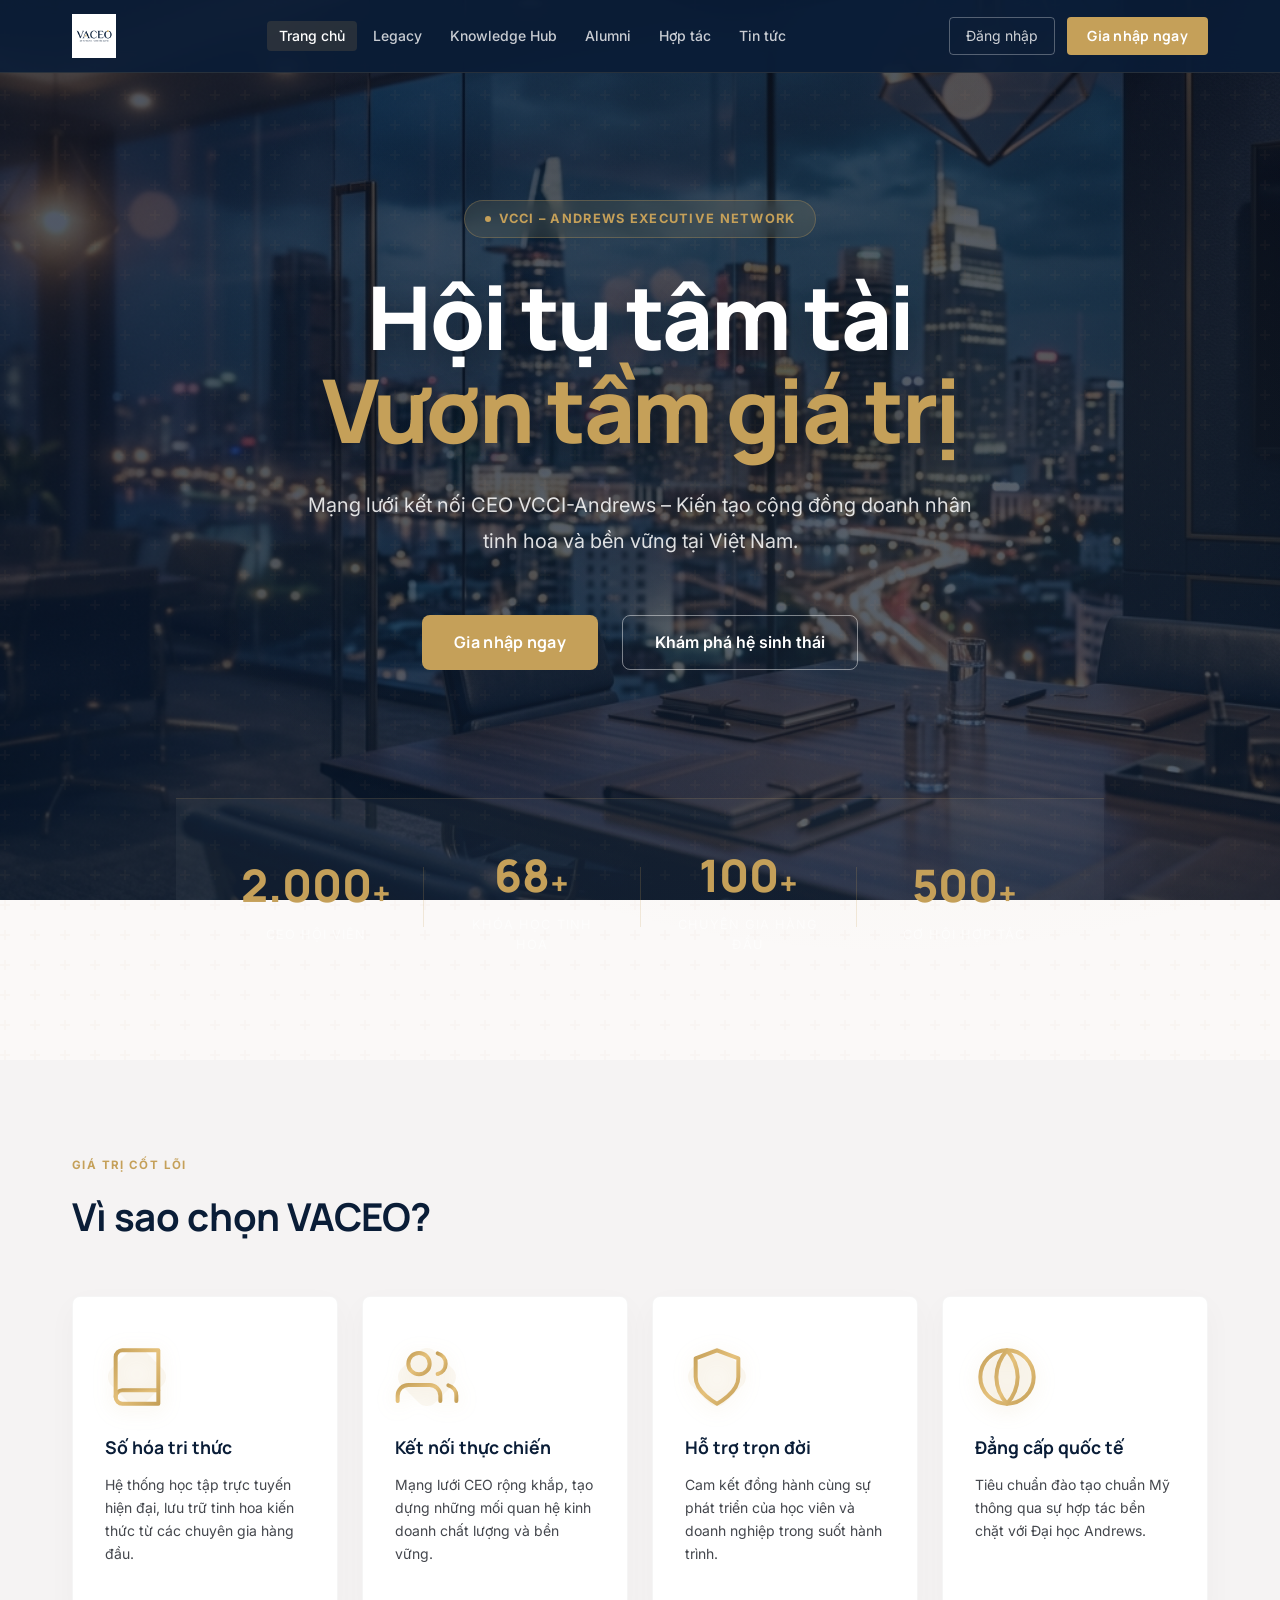
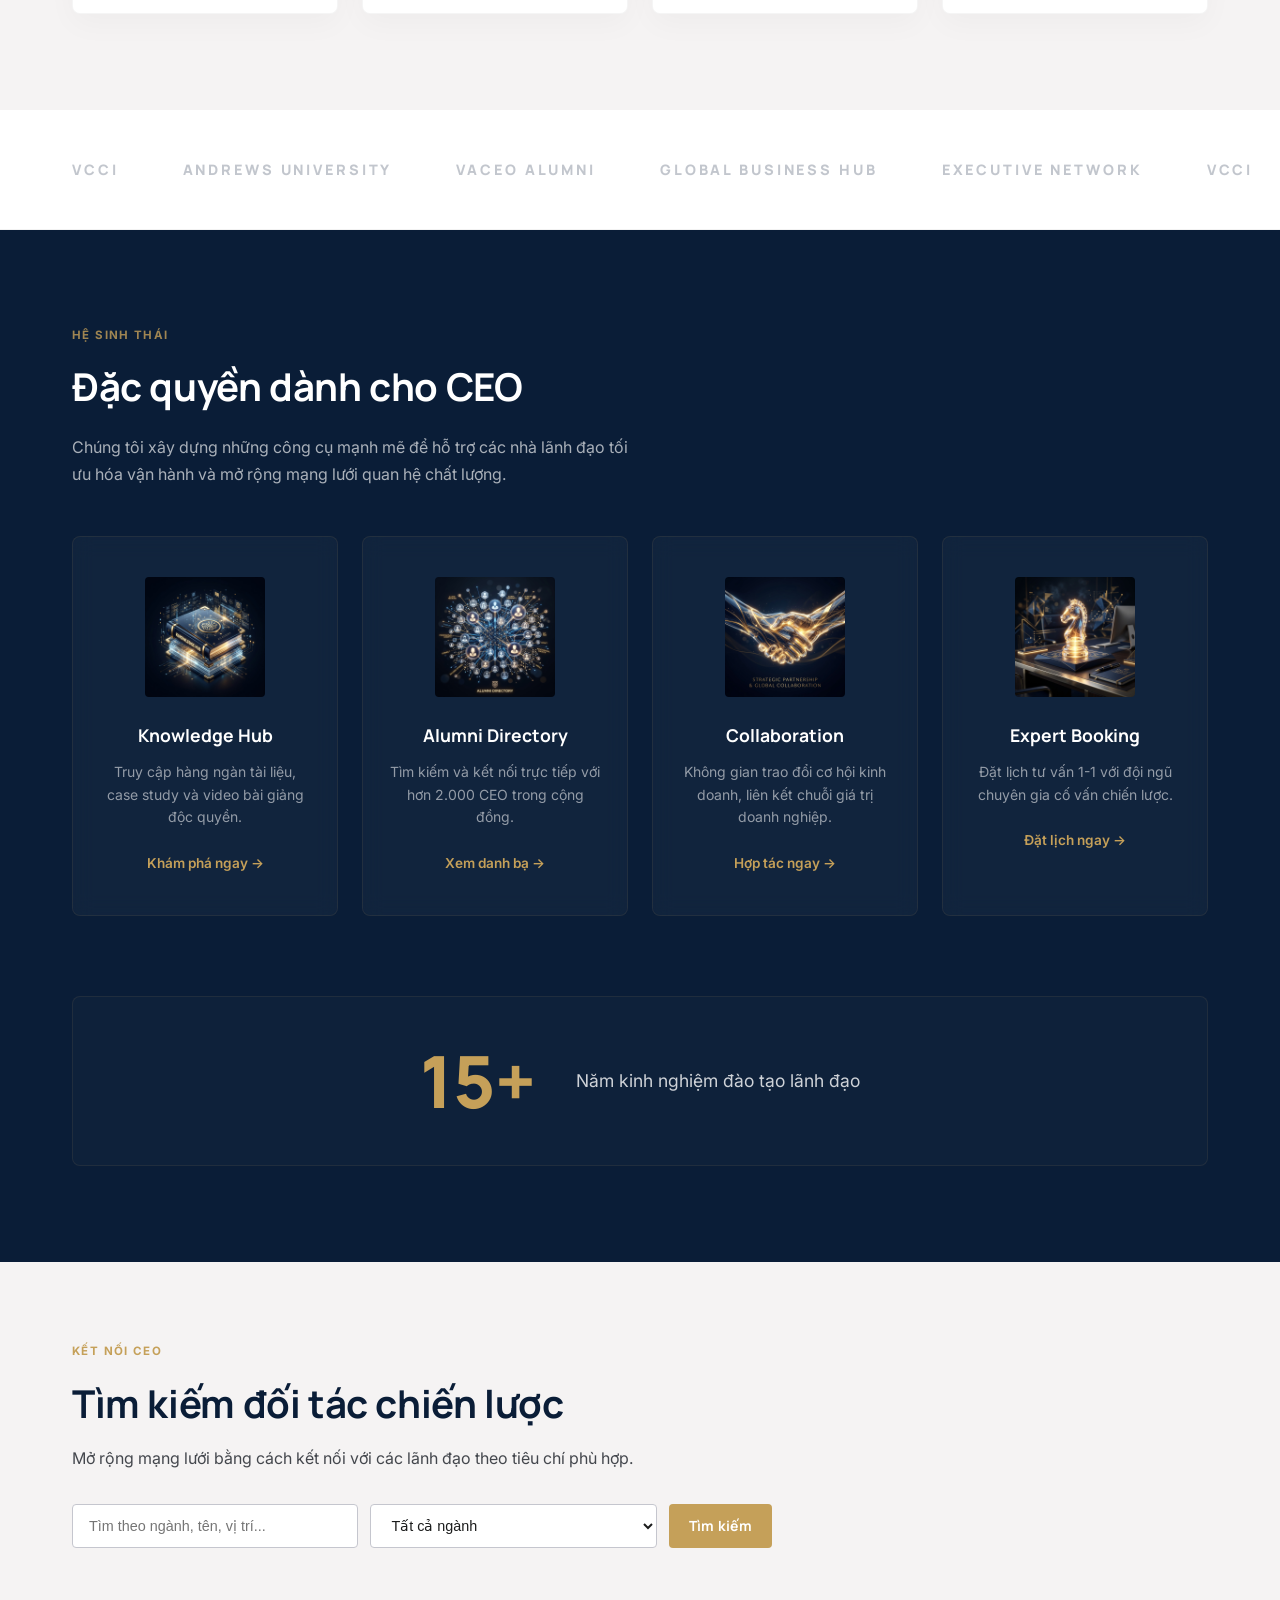
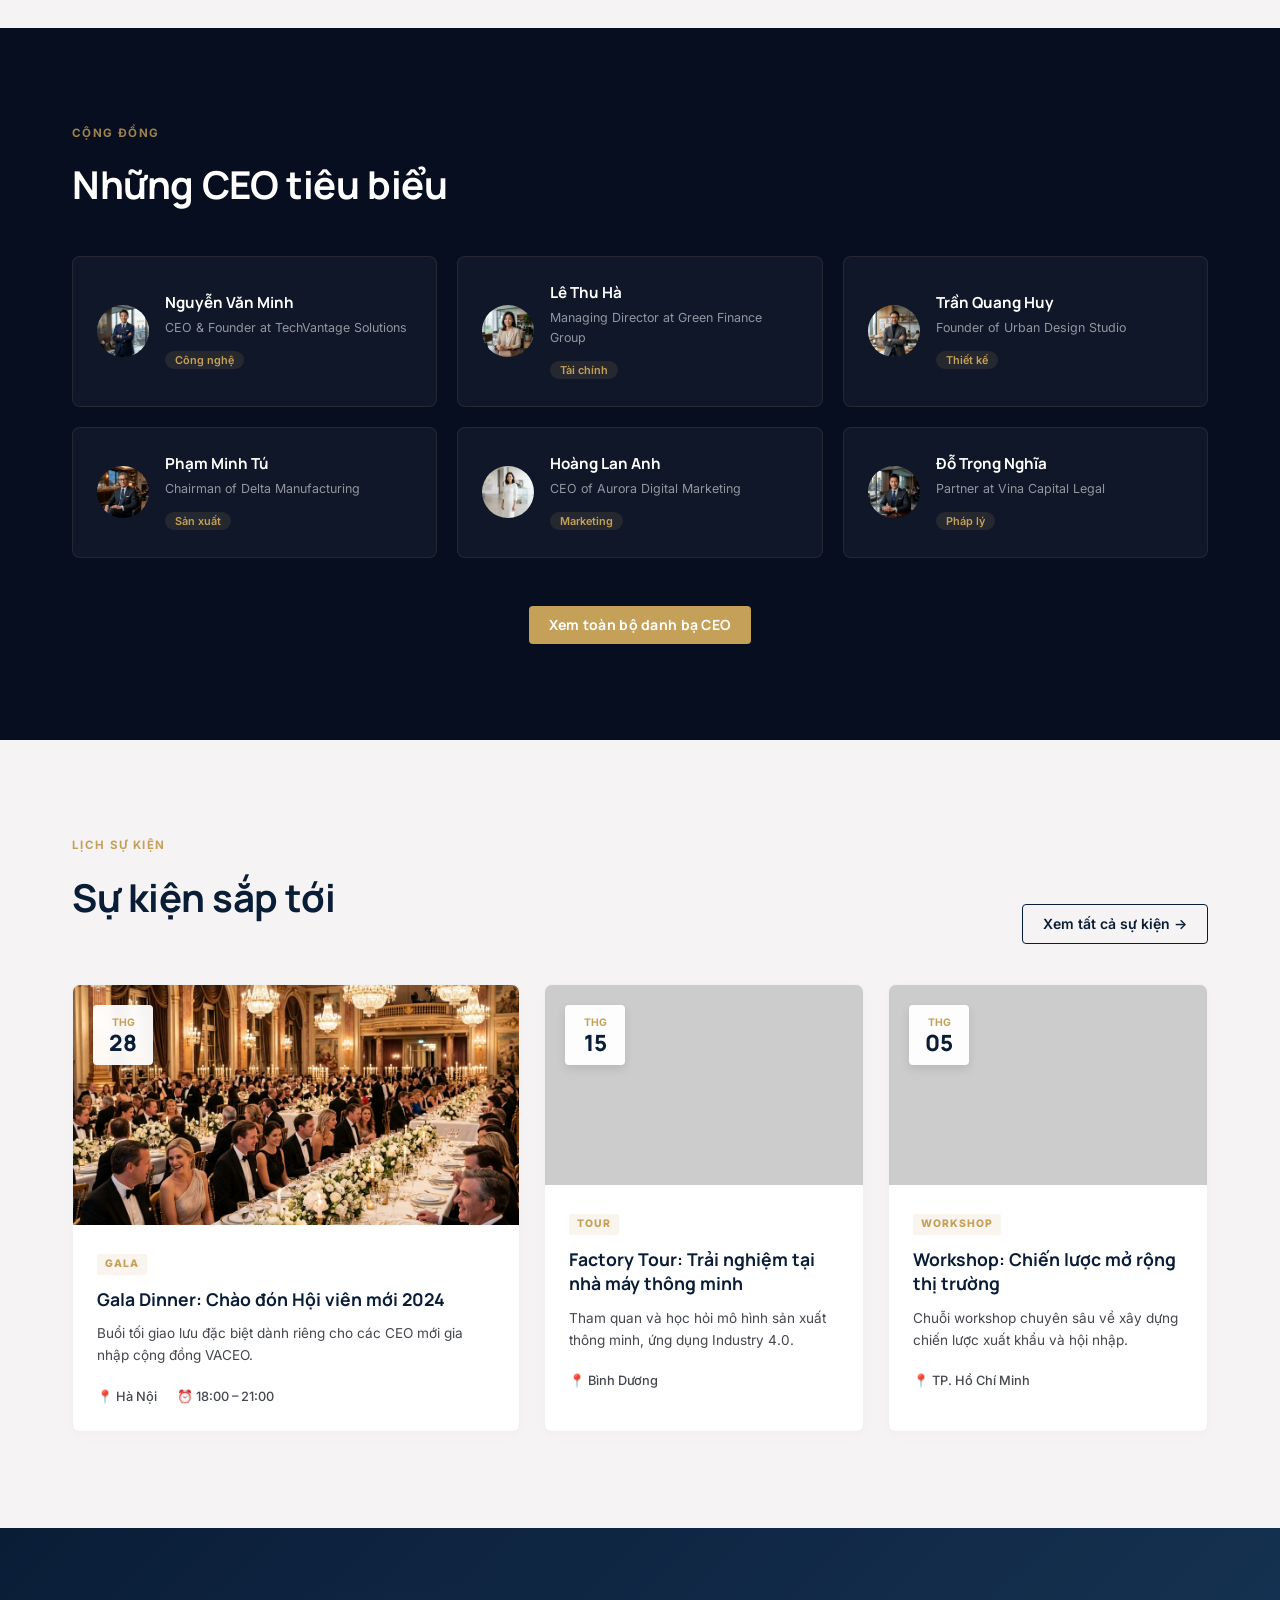
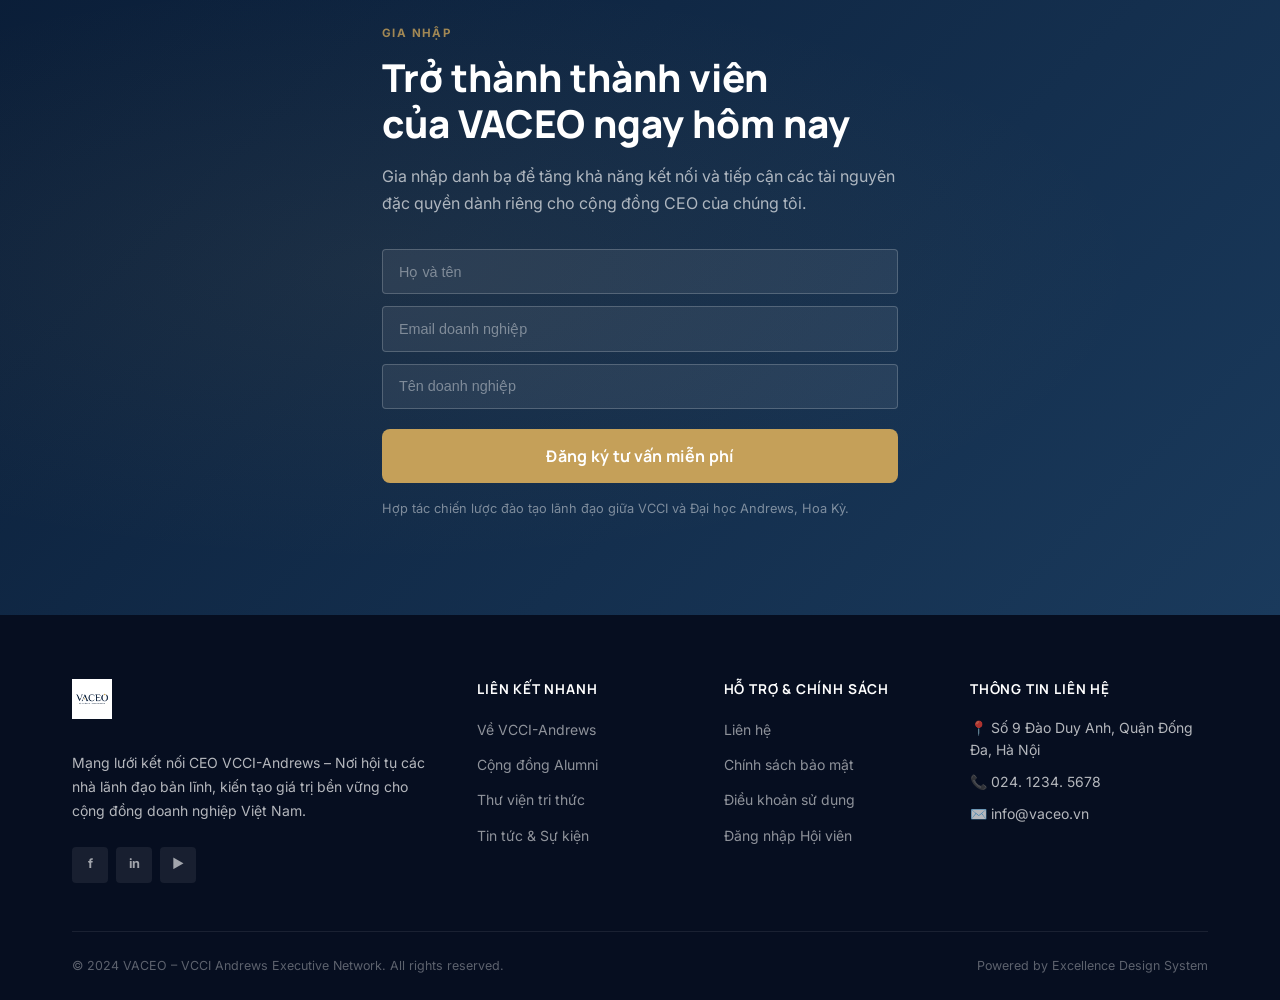
==== index.html @ f8c793b4 "Initial commit: Modernized VACEO Platform" ====
<!DOCTYPE html>
<html lang="vi">
<head>
  <meta charset="UTF-8" />
  <meta name="viewport" content="width=device-width, initial-scale=1.0" />
  <title>VACEO – Hội tụ tâm tài, Vươn tầm giá trị</title>
  <meta name="description" content="Mạng lưới kết nối CEO VCCI-Andrews. Kiến tạo cộng đồng doanh nhân tinh hoa và bền vững tại Việt Nam." />
  <link rel="preconnect" href="https://fonts.googleapis.com" />
  <link rel="preconnect" href="https://fonts.gstatic.com" crossorigin />
  <link href="https://fonts.googleapis.com/css2?family=Manrope:wght@300;400;500;600;700;800&family=Inter:wght@400;500;600&display=swap" rel="stylesheet" />
  <link rel="stylesheet" href="css/style.css" />
</head>
<body>
  <!-- SVG GRADIENTS -->
  <svg style="width:0;height:0;position:absolute;" aria-hidden="true" focusable="false">
    <linearGradient id="goldGradient" x1="0%" y1="0%" x2="100%" y2="100%">
      <stop offset="0%" stop-color="#C5A059" />
      <stop offset="50%" stop-color="#E5C17B" />
      <stop offset="100%" stop-color="#C5A059" />
    </linearGradient>
  </svg>

  <!-- NAV -->
  <nav id="navbar">
    <div class="nav-inner">
      <a href="index.html" class="logo">
        <img src="assets/img/logo.png" alt="VACEO Logo" class="logo-img">
      </a>
      <ul class="nav-links">
        <li><a href="#" class="nav-link active">Trang chủ</a></li>
        <li><a href="pages/legacy.html" class="nav-link">Legacy</a></li>
        <li><a href="pages/knowledge.html" class="nav-link">Knowledge Hub</a></li>
        <li><a href="pages/alumni.html" class="nav-link">Alumni</a></li>
        <li><a href="pages/cooperation.html" class="nav-link">Hợp tác</a></li>
        <li><a href="pages/news.html" class="nav-link">Tin tức</a></li>
      </ul>
      <div class="nav-actions">
        <a href="#" class="btn-outline-nav">Đăng nhập</a>
        <a href="#join" class="btn-gold">Gia nhập ngay</a>
      </div>
      <button class="mobile-toggle" id="mobileToggle" aria-label="Menu">
        <span></span><span></span><span></span>
      </button>
    </div>
  </nav>

  <!-- MOBILE MENU -->
  <div class="mobile-menu" id="mobileMenu">
    <a href="#">Trang chủ</a>
    <a href="pages/legacy.html">Legacy</a>
    <a href="pages/knowledge.html">Knowledge Hub</a>
    <a href="pages/alumni.html">Alumni</a>
    <a href="pages/cooperation.html">Hợp tác</a>
    <a href="pages/news.html">Tin tức</a>
    <a href="#join" class="btn-gold mt-1">Gia nhập ngay</a>
  </div>

  <!-- HERO -->
  <section class="hero" id="hero">
    <div class="hero-overlay"></div>
    <div class="hero-content">
      <div class="hero-badge">
        <span class="dot"></span> VCCI – Andrews Executive Network
      </div>
      <h1 class="hero-title">Hội tụ tâm tài<br /><em>Vươn tầm giá trị</em></h1>
      <p class="hero-sub">Mạng lưới kết nối CEO VCCI-Andrews – Kiến tạo cộng đồng doanh nhân tinh hoa và bền vững tại Việt Nam.</p>
      <div class="hero-cta">
        <a href="#join" class="btn-gold btn-lg">Gia nhập ngay</a>
        <a href="#ecosystem" class="btn-ghost btn-lg">Khám phá hệ sinh thái</a>
      </div>
    </div>
    <div class="hero-stats">
      <div class="stat-item">
        <span class="stat-num" data-target="2000">0</span><span class="stat-plus">+</span>
        <span class="stat-label">CEO Hội viên</span>
      </div>
      <div class="stat-divider"></div>
      <div class="stat-item">
        <span class="stat-num" data-target="68">0</span><span class="stat-plus">+</span>
        <span class="stat-label">Khóa học tinh hoa</span>
      </div>
      <div class="stat-divider"></div>
      <div class="stat-item">
        <span class="stat-num" data-target="100">0</span><span class="stat-plus">+</span>
        <span class="stat-label">Chuyên gia hàng đầu</span>
      </div>
      <div class="stat-divider"></div>
      <div class="stat-item">
        <span class="stat-num" data-target="500">0</span><span class="stat-plus">+</span>
        <span class="stat-label">Cơ hội hợp tác</span>
      </div>
    </div>
  </section>

  <!-- VALUES -->
  <section class="values section-light">
    <div class="container">
      <div class="section-label">Giá trị cốt lõi</div>
      <h2 class="section-title">Vì sao chọn VACEO?</h2>
      <div class="values-grid">
        <div class="value-card">
          <div class="value-icon">
            <div class="value-icon-bg"></div>
            <svg class="value-icon-svg" viewBox="0 0 24 24">
              <path d="M4 19.5A2.5 2.5 0 0 1 6.5 17H20"></path>
              <path d="M6.5 2H20v20H6.5A2.5 2.5 0 0 1 4 19.5v-15A2.5 2.5 0 0 1 6.5 2z"></path>
              <path d="M8 6h10"></path>
              <path d="M8 10h10"></path>
              <path d="M8 14h10"></path>
            </svg>
          </div>
          <h3>Số hóa tri thức</h3>
          <p>Hệ thống học tập trực tuyến hiện đại, lưu trữ tinh hoa kiến thức từ các chuyên gia hàng đầu.</p>
        </div>
        <div class="value-card">
          <div class="value-icon">
            <div class="value-icon-bg"></div>
            <svg class="value-icon-svg" viewBox="0 0 24 24">
              <path d="M17 21v-2a4 4 0 0 0-4-4H5a4 4 0 0 0-4 4v2"></path>
              <circle cx="9" cy="7" r="4"></circle>
              <path d="M23 21v-2a4 4 0 0 0-3-3.87"></path>
              <path d="M16 3.13a4 4 0 0 1 0 7.75"></path>
            </svg>
          </div>
          <h3>Kết nối thực chiến</h3>
          <p>Mạng lưới CEO rộng khắp, tạo dựng những mối quan hệ kinh doanh chất lượng và bền vững.</p>
        </div>
        <div class="value-card">
          <div class="value-icon">
            <div class="value-icon-bg"></div>
            <svg class="value-icon-svg" viewBox="0 0 24 24">
              <path d="M12 22s8-4 8-10V5l-8-3-8 3v7c0 6 8 10 8 10z"></path>
              <path d="M12 8v4"></path>
              <path d="M12 16h.01"></path>
            </svg>
          </div>
          <h3>Hỗ trợ trọn đời</h3>
          <p>Cam kết đồng hành cùng sự phát triển của học viên và doanh nghiệp trong suốt hành trình.</p>
        </div>
        <div class="value-card">
          <div class="value-icon">
            <div class="value-icon-bg"></div>
            <svg class="value-icon-svg" viewBox="0 0 24 24">
              <circle cx="12" cy="12" r="10"></circle>
              <line x1="2" y1="12" x2="22" y2="12"></line>
              <path d="M12 2a15.3 15.3 0 0 1 4 10 15.3 15.3 0 0 1-4 10 15.3 15.3 0 0 1-4-10 15.3 15.3 0 0 1 4-10z"></path>
            </svg>
          </div>
          <h3>Đẳng cấp quốc tế</h3>
          <p>Tiêu chuẩn đào tạo chuẩn Mỹ thông qua sự hợp tác bền chặt với Đại học Andrews.</p>
        </div>
      </div>
    </div>
  </section>
  
  <!-- BRAND MARQUEE -->
  <section class="brand-marquee">
    <div class="container">
      <div class="marquee-wrapper">
        <div class="marquee-content">
          <span class="brand-item">VCCI</span>
          <span class="brand-item">ANDREWS UNIVERSITY</span>
          <span class="brand-item">VACEO ALUMNI</span>
          <span class="brand-item">GLOBAL BUSINESS HUB</span>
          <span class="brand-item">EXECUTIVE NETWORK</span>
          <!-- Duplicate for seamless loop -->
          <span class="brand-item">VCCI</span>
          <span class="brand-item">ANDREWS UNIVERSITY</span>
          <span class="brand-item">VACEO ALUMNI</span>
          <span class="brand-item">GLOBAL BUSINESS HUB</span>
          <span class="brand-item">EXECUTIVE NETWORK</span>
        </div>
      </div>
    </div>
  </section>

  <!-- ECOSYSTEM -->
  <section class="ecosystem" id="ecosystem">
    <div class="container">
      <div class="section-label-light">Hệ sinh thái</div>
      <h2 class="section-title-light">Đặc quyền dành cho CEO</h2>
      <p class="section-sub-light">Chúng tôi xây dựng những công cụ mạnh mẽ để hỗ trợ các nhà lãnh đạo tối ưu hóa vận hành và mở rộng mạng lưới quan hệ chất lượng.</p>
      <div class="eco-grid">
        <div class="eco-card">
          <div class="eco-icon-wrap"><img src="assets/img/eco_knowledge.png" alt="Knowledge Hub" class="eco-img"></div>
          <h3>Knowledge Hub</h3>
          <p>Truy cập hàng ngàn tài liệu, case study và video bài giảng độc quyền.</p>
          <a href="pages/knowledge.html" class="eco-link">Khám phá ngay →</a>
        </div>
        <div class="eco-card">
          <div class="eco-icon-wrap"><img src="assets/img/eco_alumni.png" alt="Alumni Directory" class="eco-img"></div>
          <h3>Alumni Directory</h3>
          <p>Tìm kiếm và kết nối trực tiếp với hơn 2.000 CEO trong cộng đồng.</p>
          <a href="pages/alumni.html" class="eco-link">Xem danh bạ →</a>
        </div>
        <div class="eco-card">
          <div class="eco-icon-wrap"><img src="assets/img/eco_collaboration.png" alt="Collaboration" class="eco-img"></div>
          <h3>Collaboration</h3>
          <p>Không gian trao đổi cơ hội kinh doanh, liên kết chuỗi giá trị doanh nghiệp.</p>
          <a href="pages/cooperation.html" class="eco-link">Hợp tác ngay →</a>
        </div>
        <div class="eco-card">
          <div class="eco-icon-wrap"><img src="assets/img/eco_expert.png" alt="Expert Booking" class="eco-img"></div>
          <h3>Expert Booking</h3>
          <p>Đặt lịch tư vấn 1-1 với đội ngũ chuyên gia cố vấn chiến lược.</p>
          <a href="pages/cooperation.html#expert" class="eco-link">Đặt lịch ngay →</a>
        </div>
      </div>
      <div class="eco-experience">
        <span class="exp-num">15+</span>
        <span class="exp-text">Năm kinh nghiệm đào tạo lãnh đạo</span>
      </div>
    </div>
  </section>

  <!-- PARTNER SEARCH -->
  <section class="partner-search section-light">
    <div class="container">
      <div class="search-content">
        <div class="section-label">Kết nối CEO</div>
        <h2 class="section-title">Tìm kiếm đối tác chiến lược</h2>
        <p>Mở rộng mạng lưới bằng cách kết nối với các lãnh đạo theo tiêu chí phù hợp.</p>
        <div class="search-bar">
          <input type="text" id="searchInput" placeholder="Tìm theo ngành, tên, vị trí..." />
          <select id="industryFilter">
            <option value="">Tất cả ngành</option>
            <option>Công nghệ</option>
            <option>Tài chính</option>
            <option>Sản xuất</option>
            <option>Bất động sản</option>
            <option>Thương mại</option>
          </select>
          <button class="btn-gold">Tìm kiếm</button>
        </div>
      </div>
    </div>
  </section>

  <!-- ALUMNI SPOTLIGHT -->
  <section class="alumni-spotlight">
    <div class="container">
      <div class="section-label-light">Cộng đồng</div>
      <h2 class="section-title-light">Những CEO tiêu biểu</h2>
      <div class="alumni-grid">
        <div class="alumni-card">
          <div class="alumni-avatar">
            <img src="assets/img/alumni_portraits_2_1778224551134.png" alt="Nguyễn Văn Minh">
          </div>
          <div class="alumni-info">
            <h4>Nguyễn Văn Minh</h4>
            <p>CEO & Founder at TechVantage Solutions</p>
            <span class="alumni-tag">Công nghệ</span>
          </div>
        </div>
        <div class="alumni-card">
          <div class="alumni-avatar">
            <img src="assets/img/alumni_portraits_3_1778224567337.png" alt="Lê Thu Hà">
          </div>
          <div class="alumni-info">
            <h4>Lê Thu Hà</h4>
            <p>Managing Director at Green Finance Group</p>
            <span class="alumni-tag">Tài chính</span>
          </div>
        </div>
        <div class="alumni-card">
          <div class="alumni-avatar">
            <img src="assets/img/alumni_portraits_7_1778224638641.png" alt="Trần Quang Huy">
          </div>
          <div class="alumni-info">
            <h4>Trần Quang Huy</h4>
            <p>Founder of Urban Design Studio</p>
            <span class="alumni-tag">Thiết kế</span>
          </div>
        </div>
        <div class="alumni-card">
          <div class="alumni-avatar">
            <img src="assets/img/alumni_portraits_4_1778224590946.png" alt="Phạm Minh Tú">
          </div>
          <div class="alumni-info">
            <h4>Phạm Minh Tú</h4>
            <p>Chairman of Delta Manufacturing</p>
            <span class="alumni-tag">Sản xuất</span>
          </div>
        </div>
        <div class="alumni-card">
          <div class="alumni-avatar">
            <img src="assets/img/alumni_portraits_5_1778224606368.png" alt="Hoàng Lan Anh">
          </div>
          <div class="alumni-info">
            <h4>Hoàng Lan Anh</h4>
            <p>CEO of Aurora Digital Marketing</p>
            <span class="alumni-tag">Marketing</span>
          </div>
        </div>
        <div class="alumni-card">
          <div class="alumni-avatar">
            <img src="assets/img/alumni_portraits_6_1778224620444.png" alt="Đỗ Trọng Nghĩa">
          </div>
          <div class="alumni-info">
            <h4>Đỗ Trọng Nghĩa</h4>
            <p>Partner at Vina Capital Legal</p>
            <span class="alumni-tag">Pháp lý</span>
          </div>
        </div>
      </div>
      <div class="alumni-cta">
        <a href="pages/alumni.html" class="btn-gold">Xem toàn bộ danh bạ CEO</a>
      </div>
    </div>
  </section>

  <!-- EVENTS -->
  <section class="events section-light">
    <div class="container">
      <div class="events-header">
        <div>
          <div class="section-label">Lịch sự kiện</div>
          <h2 class="section-title">Sự kiện sắp tới</h2>
        </div>
        <a href="pages/news.html" class="btn-outline">Xem tất cả sự kiện →</a>
      </div>
      <div class="events-grid">
        <div class="event-card event-featured">
          <div class="event-image" style="background-image: url('assets/img/event_gala.png');">
            <div class="event-date"><span class="event-month">THG</span><span class="event-day">28</span></div>
          </div>
          <div class="event-body">
            <span class="event-tag">Gala</span>
            <h3>Gala Dinner: Chào đón Hội viên mới 2024</h3>
            <p>Buổi tối giao lưu đặc biệt dành riêng cho các CEO mới gia nhập cộng đồng VACEO.</p>
            <div class="event-meta">
              <span>📍 Hà Nội</span>
              <span>⏰ 18:00 – 21:00</span>
            </div>
          </div>
        </div>
        <div class="event-card">
          <div class="event-image" style="background-image: linear-gradient(rgba(0,0,0,0.2), rgba(0,0,0,0.2)), url('https://images.unsplash.com/photo-1540575861501-7ad0582371f3?auto=format&fit=crop&q=80');">
            <div class="event-date"><span class="event-month">THG</span><span class="event-day">15</span></div>
          </div>
          <div class="event-body">
            <span class="event-tag">Tour</span>
            <h3>Factory Tour: Trải nghiệm tại nhà máy thông minh</h3>
            <p>Tham quan và học hỏi mô hình sản xuất thông minh, ứng dụng Industry 4.0.</p>
            <div class="event-meta">
              <span>📍 Bình Dương</span>
            </div>
          </div>
        </div>
        <div class="event-card">
          <div class="event-image" style="background-image: linear-gradient(rgba(0,0,0,0.2), rgba(0,0,0,0.2)), url('https://images.unsplash.com/photo-1517245386807-bb43f82c33c4?auto=format&fit=crop&q=80');">
            <div class="event-date"><span class="event-month">THG</span><span class="event-day">05</span></div>
          </div>
          <div class="event-body">
            <span class="event-tag">Workshop</span>
            <h3>Workshop: Chiến lược mở rộng thị trường</h3>
            <p>Chuỗi workshop chuyên sâu về xây dựng chiến lược xuất khẩu và hội nhập.</p>
            <div class="event-meta">
              <span>📍 TP. Hồ Chí Minh</span>
            </div>
          </div>
        </div>
      </div>
    </div>
  </section>

  <!-- JOIN CTA -->
  <section class="join-cta" id="join">
    <div class="join-overlay"></div>
    <div class="container join-content">
      <div class="section-label-light">Gia nhập</div>
      <h2 class="join-title">Trở thành thành viên<br />của VACEO ngay hôm nay</h2>
      <p class="join-sub">Gia nhập danh bạ để tăng khả năng kết nối và tiếp cận các tài nguyên đặc quyền dành riêng cho cộng đồng CEO của chúng tôi.</p>
      <div class="join-form">
        <input type="text" id="joinName" placeholder="Họ và tên" />
        <input type="email" id="joinEmail" placeholder="Email doanh nghiệp" />
        <input type="text" id="joinCompany" placeholder="Tên doanh nghiệp" />
        <button class="btn-gold btn-lg btn-full">Đăng ký tư vấn miễn phí</button>
      </div>
      <p class="join-note">Hợp tác chiến lược đào tạo lãnh đạo giữa VCCI và Đại học Andrews, Hoa Kỳ.</p>
    </div>
  </section>

  <!-- FOOTER -->
  <footer class="footer">
    <div class="container">
      <div class="footer-grid">
        <div class="footer-brand">
          <div class="footer-logo">
            <img src="assets/img/logo.png" alt="VACEO Logo" class="footer-logo-img">
          </div>
          <p>Mạng lưới kết nối CEO VCCI-Andrews – Nơi hội tụ các nhà lãnh đạo bản lĩnh, kiến tạo giá trị bền vững cho cộng đồng doanh nghiệp Việt Nam.</p>
          <div class="footer-socials">
            <a href="#" class="social-btn" aria-label="Facebook">f</a>
            <a href="#" class="social-btn" aria-label="LinkedIn">in</a>
            <a href="#" class="social-btn" aria-label="Youtube">▶</a>
          </div>
        </div>
        <div class="footer-col">
          <h4>Liên kết nhanh</h4>
          <ul>
            <li><a href="pages/legacy.html">Về VCCI-Andrews</a></li>
            <li><a href="pages/alumni.html">Cộng đồng Alumni</a></li>
            <li><a href="pages/knowledge.html">Thư viện tri thức</a></li>
            <li><a href="pages/news.html">Tin tức & Sự kiện</a></li>
          </ul>
        </div>
        <div class="footer-col">
          <h4>Hỗ trợ & Chính sách</h4>
          <ul>
            <li><a href="#">Liên hệ</a></li>
            <li><a href="#">Chính sách bảo mật</a></li>
            <li><a href="#">Điều khoản sử dụng</a></li>
            <li><a href="#">Đăng nhập Hội viên</a></li>
          </ul>
        </div>
        <div class="footer-col">
          <h4>Thông tin liên hệ</h4>
          <ul class="contact-list">
            <li>📍 Số 9 Đào Duy Anh, Quận Đống Đa, Hà Nội</li>
            <li>📞 024. 1234. 5678</li>
            <li>✉️ info@vaceo.vn</li>
          </ul>
        </div>
      </div>
      <div class="footer-bottom">
        <p>© 2024 VACEO – VCCI Andrews Executive Network. All rights reserved.</p>
        <p>Powered by Excellence Design System</p>
      </div>
    </div>
  </footer>

  <script src="js/main.js"></script>
</body>
</html>
---- css/style.css ----
/* ===== RESET & BASE ===== */
*, *::before, *::after { box-sizing: border-box; margin: 0; padding: 0; }
html { scroll-behavior: smooth; }
body { font-family: 'Inter', sans-serif; background: #fbf9f8; color: #1b1c1c; line-height: 1.6; }

/* ===== TOKENS ===== */
:root {
  --navy: #0A1D37;
  --navy-deep: #060e20;
  --gold: #C5A059;
  --gold-light: #d4b570;
  --surface: #fbf9f8;
  --surface-low: #f5f3f3;
  --on-surface: #1b1c1c;
  --on-surface-var: #44474d;
  --outline: #c5c6ce;
  --max-w: 1200px;
  --radius: 0.25rem;
  --radius-lg: 0.5rem;
  --shadow: 0 4px 20px rgba(10,29,55,0.07);
  --shadow-lg: 0 10px 40px rgba(10,29,55,0.12);
  --transition: 0.25s ease;
}

/* ===== UTILITIES ===== */
.container { max-width: var(--max-w); margin: 0 auto; padding: 0 2rem; }
.section-light { background: var(--surface-low); }
.mt-1 { margin-top: 1rem; }

/* ===== NAV ===== */
#navbar {
  position: fixed; top: 0; left: 0; right: 0; z-index: 1000;
  background: rgba(10,29,55,0.92); backdrop-filter: blur(16px);
  border-bottom: 1px solid rgba(197,160,89,0.15);
  transition: var(--transition);
}
#navbar.scrolled { background: rgba(10,29,55,0.98); }
.nav-inner {
  max-width: var(--max-w); margin: 0 auto; padding: 0 2rem;
  height: 72px; display: flex; align-items: center; gap: 2rem;
}
.logo { display: flex; align-items: center; gap: 0.5rem; text-decoration: none; }
.logo-v { font-family: 'Manrope', sans-serif; font-size: 1.8rem; font-weight: 800; color: var(--gold); }
.logo-text { font-family: 'Manrope', sans-serif; font-size: 1.4rem; font-weight: 700; color: #fff; letter-spacing: 0.05em; }
.logo-badge { font-size: 0.6rem; font-weight: 600; color: var(--gold); border: 1px solid var(--gold); border-radius: 2rem; padding: 2px 8px; letter-spacing: 0.05em; text-transform: uppercase; margin-left: 0.25rem; }
.logo-img { height: 44px; width: auto; object-fit: contain; display: block; filter: brightness(1) contrast(1.1); }
.footer-logo-img { height: 40px; width: auto; object-fit: contain; display: block; margin-bottom: 1rem; filter: brightness(1) contrast(1.1); }
.nav-links { display: flex; gap: 0.25rem; list-style: none; margin: 0 auto; }
.nav-link { color: rgba(255,255,255,0.78); text-decoration: none; font-size: 0.875rem; font-weight: 500; padding: 0.4rem 0.75rem; border-radius: var(--radius); transition: var(--transition); }
.nav-link:hover, .nav-link.active { color: #fff; background: rgba(197,160,89,0.15); }
.nav-actions { display: flex; gap: 0.75rem; align-items: center; flex-shrink: 0; }
.btn-outline-nav { color: rgba(255,255,255,0.8); border: 1px solid rgba(255,255,255,0.3); border-radius: var(--radius); padding: 0.4rem 1rem; font-size: 0.875rem; text-decoration: none; transition: var(--transition); }
.btn-outline-nav:hover { border-color: var(--gold); color: var(--gold); }

/* ===== BUTTONS ===== */
.btn-gold { background: var(--gold); color: #fff; font-family: 'Manrope', sans-serif; font-weight: 700; border: none; border-radius: var(--radius); padding: 0.5rem 1.25rem; font-size: 0.875rem; cursor: pointer; text-decoration: none; display: inline-flex; align-items: center; transition: var(--transition); letter-spacing: 0.02em; }
.btn-gold:hover { background: var(--gold-light); transform: translateY(-1px); box-shadow: 0 6px 20px rgba(197,160,89,0.35); }
.btn-gold.btn-lg { padding: 0.85rem 2rem; font-size: 1rem; border-radius: var(--radius-lg); }
.btn-gold.btn-full { width: 100%; justify-content: center; padding: 1rem; margin-top: 0.5rem; }
.btn-ghost { background: transparent; color: #fff; border: 1.5px solid rgba(255,255,255,0.45); border-radius: var(--radius-lg); padding: 0.85rem 2rem; font-size: 1rem; font-weight: 600; cursor: pointer; text-decoration: none; transition: var(--transition); }
.btn-ghost:hover { border-color: var(--gold); color: var(--gold); }
.btn-outline { color: var(--navy); border: 1.5px solid var(--navy); border-radius: var(--radius); padding: 0.5rem 1.25rem; font-size: 0.875rem; font-weight: 600; text-decoration: none; transition: var(--transition); white-space: nowrap; }
.btn-outline:hover { background: var(--navy); color: #fff; }

/* ===== MOBILE TOGGLE ===== */
.mobile-toggle { display: none; flex-direction: column; gap: 5px; background: none; border: none; cursor: pointer; padding: 4px; margin-left: auto; }
.mobile-toggle span { display: block; width: 22px; height: 2px; background: #fff; border-radius: 2px; transition: var(--transition); }
.mobile-menu { display: none; position: fixed; top: 72px; left: 0; right: 0; background: var(--navy-deep); padding: 1.5rem 2rem; z-index: 999; border-top: 1px solid rgba(197,160,89,0.2); flex-direction: column; gap: 0.75rem; }
.mobile-menu.open { display: flex; }
.mobile-menu a { color: rgba(255,255,255,0.85); text-decoration: none; font-size: 1rem; padding: 0.5rem 0; border-bottom: 1px solid rgba(255,255,255,0.07); }

/* ===== HERO ===== */
.hero {
  min-height: 100vh;
  background: linear-gradient(rgba(6, 14, 32, 0.7), rgba(10, 29, 55, 0.7)), url('../assets/img/hero_bg.png');
  background-size: cover;
  background-position: center;
  background-attachment: fixed;
  position: relative; display: flex; flex-direction: column;
  justify-content: center; padding-top: 72px;
  overflow: hidden;
}
.hero::before {
  content: ''; position: absolute; inset: 0;
  background: radial-gradient(ellipse at 70% 40%, rgba(197,160,89,0.08) 0%, transparent 60%);
}
.hero-overlay {
  position: absolute; inset: 0;
  background: url("data:image/svg+xml,%3Csvg width='60' height='60' viewBox='0 0 60 60' xmlns='http://www.w3.org/2000/svg'%3E%3Cg fill='none' fill-rule='evenodd'%3E%3Cg fill='%23C5A059' fill-opacity='0.04'%3E%3Cpath d='M36 34v-4h-2v4h-4v2h4v4h2v-4h4v-2h-4zm0-30V0h-2v4h-4v2h4v4h2V6h4V4h-4zM6 34v-4H4v4H0v2h4v4h2v-4h4v-2H6zM6 4V0H4v4H0v2h4v4h2V6h4V4H6z'/%3E%3C/g%3E%3C/g%3E%3C/svg%3E");
}
.hero-content {
  position: relative;
  max-width: var(--max-w);
  margin: 0 auto;
  padding: 8rem 2rem 4rem;
  display: flex;
  flex-direction: column;
  align-items: center;
  text-align: center;
}
.hero-badge { display: inline-flex; align-items: center; gap: 0.5rem; background: rgba(197,160,89,0.12); backdrop-filter: blur(8px); border: 1px solid rgba(197,160,89,0.3); border-radius: 2rem; padding: 0.5rem 1.25rem; color: var(--gold); font-size: 0.8rem; font-weight: 700; letter-spacing: 0.1em; text-transform: uppercase; margin-bottom: 2rem; }
.dot { width: 6px; height: 6px; background: var(--gold); border-radius: 50%; animation: pulse 2s infinite; }
@keyframes pulse { 0%,100%{opacity:1;transform:scale(1);} 50%{opacity:0.6;transform:scale(1.4);} }
.hero-title { font-family: 'Manrope', sans-serif; font-size: clamp(3rem, 7vw, 5.5rem); font-weight: 800; color: #fff; line-height: 1.05; letter-spacing: -0.03em; margin-bottom: 2rem; text-shadow: 0 10px 30px rgba(0,0,0,0.3); }
.hero-title em { color: var(--gold); font-style: normal; position: relative; display: inline-block; }
.hero-title em::after { content: ''; position: absolute; bottom: 8px; left: 0; width: 100%; height: 8px; background: rgba(197,160,89,0.3); z-index: -1; }
.hero-sub { font-size: 1.25rem; color: rgba(255,255,255,0.85); max-width: 680px; margin-bottom: 3.5rem; line-height: 1.8; font-weight: 400; }
.hero-cta { display: flex; gap: 1.5rem; justify-content: center; flex-wrap: wrap; }
.hero-stats {
  position: relative; max-width: var(--max-w); margin: 0 auto;
  padding: 0 2rem 4rem;
  display: flex; gap: 0; align-items: center;
  background: rgba(255,255,255,0.04);
  border-top: 1px solid rgba(197,160,89,0.15);
  margin-top: 4rem;
}
.stat-item { flex: 1; padding: 2.5rem 2rem; text-align: center; }
.stat-num { font-family: 'Manrope', sans-serif; font-size: 2.8rem; font-weight: 800; color: var(--gold); }
.stat-plus { font-size: 1.8rem; font-weight: 700; color: var(--gold); }
.stat-label { display: block; font-size: 0.8rem; color: rgba(255,255,255,0.6); text-transform: uppercase; letter-spacing: 0.08em; margin-top: 0.25rem; }
.stat-divider { width: 1px; height: 60px; background: rgba(197,160,89,0.2); flex-shrink: 0; }

/* ===== SECTION LABELS ===== */
.section-label { font-size: 0.72rem; font-weight: 700; letter-spacing: 0.12em; text-transform: uppercase; color: var(--gold); margin-bottom: 0.75rem; }
.section-label-light { font-size: 0.72rem; font-weight: 700; letter-spacing: 0.12em; text-transform: uppercase; color: rgba(197,160,89,0.8); margin-bottom: 0.75rem; }
.section-title { font-family: 'Manrope', sans-serif; font-size: clamp(1.8rem, 3vw, 2.5rem); font-weight: 700; color: var(--navy); margin-bottom: 1rem; letter-spacing: -0.01em; }
.section-title-light { font-family: 'Manrope', sans-serif; font-size: clamp(1.8rem, 3vw, 2.5rem); font-weight: 700; color: #fff; margin-bottom: 1rem; letter-spacing: -0.01em; }
.section-sub-light { color: rgba(255,255,255,0.65); max-width: 560px; margin-bottom: 3rem; line-height: 1.7; }

/* ===== VALUES ===== */
.values { padding: 6rem 0; }
.values-grid { display: grid; grid-template-columns: repeat(4, 1fr); gap: 1.5rem; margin-top: 3rem; }
.value-card {
  background: #fff;
  border-radius: var(--radius-lg);
  padding: 3rem 2rem;
  border: 1px solid rgba(0,0,0,0.04);
  box-shadow: 0 10px 30px rgba(0,0,0,0.03);
  transition: all 0.4s cubic-bezier(0.165, 0.84, 0.44, 1);
  position: relative;
  overflow: hidden;
}
.value-card::before {
  content: '';
  position: absolute;
  top: 0; left: 0; width: 4px; height: 0;
  background: var(--gold);
  transition: var(--transition);
}
.value-card:hover {
  transform: translateY(-10px);
  box-shadow: 0 20px 40px rgba(10,29,55,0.08);
  border-color: rgba(197,160,89,0.1);
}
.value-card:hover::before { height: 100%; }
.value-icon {
  width: 64px;
  height: 64px;
  margin-bottom: 1.5rem;
  display: flex;
  align-items: center;
  justify-content: center;
  position: relative;
}
.value-icon-svg {
  width: 100%;
  height: 100%;
  fill: none;
  stroke: url(#goldGradient);
  stroke-width: 1.5;
  stroke-linecap: round;
  stroke-linejoin: round;
  filter: drop-shadow(0 4px 10px rgba(197, 160, 89, 0.2));
}
.value-icon-bg {
  position: absolute;
  width: 48px;
  height: 48px;
  background: rgba(197, 160, 89, 0.08);
  border-radius: 12px;
  transform: rotate(45deg);
  z-index: 0;
}
.value-card h3 { font-family: 'Manrope', sans-serif; font-size: 1.1rem; font-weight: 700; color: var(--navy); margin-bottom: 0.75rem; }
.value-card p { font-size: 0.875rem; color: var(--on-surface-var); line-height: 1.65; }

/* ===== BRAND MARQUEE ===== */
.brand-marquee { padding: 3rem 0; background: #fff; border-bottom: 1px solid rgba(0,0,0,0.05); overflow: hidden; }
.marquee-wrapper { position: relative; width: 100%; display: flex; }
.marquee-content { display: flex; gap: 4rem; animation: scroll 30s linear infinite; white-space: nowrap; }
.brand-item { font-family: 'Manrope', sans-serif; font-size: 0.9rem; font-weight: 800; color: rgba(10,29,55,0.25); letter-spacing: 0.2em; text-transform: uppercase; }
@keyframes scroll { 0% { transform: translateX(0); } 100% { transform: translateX(-50%); } }

/* ===== ECOSYSTEM ===== */
.ecosystem { background: var(--navy); padding: 6rem 0; }
.eco-grid { display: grid; grid-template-columns: repeat(4, 1fr); gap: 1.5rem; }
.eco-card {
  background: rgba(255, 255, 255, 0.03);
  backdrop-filter: blur(10px);
  border: 1px solid rgba(197, 160, 89, 0.1);
  border-radius: var(--radius-lg);
  padding: 2.5rem 1.5rem;
  transition: var(--transition);
  text-align: center;
  display: flex;
  flex-direction: column;
  align-items: center;
}
.eco-card:hover {
  background: rgba(197, 160, 89, 0.05);
  border-color: rgba(197, 160, 89, 0.4);
  transform: translateY(-8px);
  box-shadow: 0 15px 35px rgba(0,0,0,0.3);
}
.eco-icon-wrap {
  width: 120px;
  height: 120px;
  margin-bottom: 1.5rem;
  overflow: hidden;
  border-radius: var(--radius);
  transition: var(--transition);
}
.eco-card:hover .eco-icon-wrap { transform: scale(1.05); }
.eco-img { width: 100%; height: 100%; object-fit: cover; }
.eco-card h3 { font-family: 'Manrope', sans-serif; font-size: 1.1rem; font-weight: 700; color: #fff; margin-bottom: 0.75rem; }
.eco-card p { font-size: 0.875rem; color: rgba(255, 255, 255, 0.55); line-height: 1.6; margin-bottom: 1.5rem; }
.eco-link { font-size: 0.85rem; font-weight: 600; color: var(--gold); text-decoration: none; border-bottom: 1px solid transparent; transition: var(--transition); }
.eco-link:hover { border-bottom-color: var(--gold); }
.eco-experience {
  margin-top: 5rem;
  text-align: center;
  padding: 3rem;
  background: rgba(255,255,255,0.02);
  border: 1px solid rgba(197,160,89,0.1);
  border-radius: var(--radius-lg);
  display: flex;
  align-items: center;
  justify-content: center;
  gap: 2.5rem;
  transition: var(--transition);
}
.eco-experience:hover { border-color: rgba(197,160,89,0.3); background: rgba(255,255,255,0.04); }
.exp-num { font-family: 'Manrope', sans-serif; font-size: 4.5rem; font-weight: 800; color: var(--gold); line-height: 1; }
.exp-text { font-size: 1.1rem; color: rgba(255,255,255,0.8); max-width: 300px; line-height: 1.5; text-align: left; }

/* ===== PARTNER SEARCH ===== */
.partner-search { padding: 5rem 0; }
.search-content h2 { margin-bottom: 0.75rem; }
.search-content p { color: var(--on-surface-var); margin-bottom: 2rem; }
.search-bar { display: flex; gap: 0.75rem; flex-wrap: wrap; max-width: 700px; }
.search-bar input, .search-bar select { flex: 1; min-width: 180px; padding: 0.75rem 1rem; border: 1px solid var(--outline); border-radius: var(--radius); font-size: 0.9rem; background: #fff; color: var(--on-surface); outline: none; transition: var(--transition); }
.search-bar input:focus, .search-bar select:focus { border-color: var(--navy); }

/* ===== ALUMNI SPOTLIGHT ===== */
.alumni-spotlight { background: var(--navy-deep); padding: 6rem 0; }
.alumni-grid { display: grid; grid-template-columns: repeat(3, 1fr); gap: 1.25rem; margin-top: 2.5rem; }
.alumni-card { background: rgba(255,255,255,0.04); border: 1px solid rgba(197,160,89,0.12); border-radius: var(--radius-lg); padding: 1.5rem; display: flex; align-items: center; gap: 1rem; transition: var(--transition); }
.alumni-card:hover { background: rgba(197,160,89,0.07); border-color: rgba(197,160,89,0.3); transform: translateX(3px); }
.alumni-avatar { width: 52px; height: 52px; border-radius: 50%; overflow: hidden; display: flex; align-items: center; justify-content: center; font-family: 'Manrope', sans-serif; font-weight: 800; font-size: 1rem; color: #fff; flex-shrink: 0; }
.alumni-avatar img { width: 100%; height: 100%; object-fit: cover; }
.alumni-info h4 { font-family: 'Manrope', sans-serif; font-size: 0.95rem; font-weight: 700; color: #fff; margin-bottom: 0.2rem; }
.alumni-info p { font-size: 0.78rem; color: rgba(255,255,255,0.55); margin-bottom: 0.5rem; }
.alumni-tag { font-size: 0.68rem; font-weight: 600; color: var(--gold); background: rgba(197,160,89,0.12); border-radius: 2rem; padding: 2px 10px; }
.alumni-cta { text-align: center; margin-top: 3rem; }

/* ===== EVENTS ===== */
.events { padding: 6rem 0; }
.events-header { display: flex; justify-content: space-between; align-items: flex-end; margin-bottom: 2.5rem; gap: 1rem; flex-wrap: wrap; }
.events-grid { display: grid; grid-template-columns: 1.4fr 1fr 1fr; gap: 1.5rem; }
.event-card {
  background: #fff;
  border: 1px solid rgba(0,0,0,0.06);
  border-radius: var(--radius-lg);
  overflow: hidden;
  box-shadow: 0 4px 15px rgba(0,0,0,0.02);
  transition: var(--transition);
  display: flex;
  flex-direction: column;
}
.event-card:hover { transform: translateY(-5px); box-shadow: 0 12px 30px rgba(0,0,0,0.06); }
.event-image {
  height: 200px;
  background-size: cover;
  background-position: center;
  position: relative;
}
.event-card.event-featured .event-image { height: 240px; }
.event-date {
  position: absolute;
  top: 1.25rem;
  left: 1.25rem;
  display: flex;
  flex-direction: column;
  align-items: center;
  justify-content: center;
  width: 60px;
  height: 60px;
  background: rgba(255,255,255,0.95);
  backdrop-filter: blur(5px);
  border-radius: var(--radius);
  box-shadow: 0 4px 10px rgba(0,0,0,0.1);
}
.event-month { font-size: 0.65rem; font-weight: 700; color: var(--gold); text-transform: uppercase; }
.event-day { font-family: 'Manrope', sans-serif; font-size: 1.4rem; font-weight: 800; color: var(--navy); line-height: 1; }
.event-body { padding: 1.5rem; flex: 1; }
.event-tag { font-size: 0.65rem; font-weight: 800; color: var(--gold); text-transform: uppercase; letter-spacing: 0.1em; display: inline-block; background: rgba(197,160,89,0.1); padding: 2px 8px; border-radius: 2px; margin-bottom: 0.75rem; }
.event-body h3 { font-family: 'Manrope', sans-serif; font-size: 1.1rem; font-weight: 700; color: var(--navy); margin-bottom: 0.75rem; line-height: 1.4; }
.event-body p { font-size: 0.85rem; color: var(--on-surface-var); line-height: 1.6; margin-bottom: 1.25rem; }
.event-meta { display: flex; gap: 1.25rem; font-size: 0.8rem; color: var(--on-surface-var); font-weight: 500; }

/* ===== JOIN CTA ===== */
.join-cta { background: linear-gradient(135deg, var(--navy) 0%, #1a3a5c 100%); padding: 6rem 0; position: relative; }
.join-overlay { position: absolute; inset: 0; background: radial-gradient(ellipse at 30% 50%, rgba(197,160,89,0.07) 0%, transparent 60%); }
.join-content { position: relative; max-width: 580px; }
.join-title { font-family: 'Manrope', sans-serif; font-size: clamp(1.8rem, 3vw, 2.5rem); font-weight: 800; color: #fff; margin-bottom: 1rem; line-height: 1.2; }
.join-sub { color: rgba(255,255,255,0.65); margin-bottom: 2rem; line-height: 1.7; }
.join-form { display: flex; flex-direction: column; gap: 0.75rem; }
.join-form input { padding: 0.85rem 1rem; border: 1px solid rgba(255,255,255,0.2); border-radius: var(--radius); background: rgba(255,255,255,0.07); color: #fff; font-size: 0.9rem; outline: none; transition: var(--transition); }
.join-form input::placeholder { color: rgba(255,255,255,0.4); }
.join-form input:focus { border-color: var(--gold); background: rgba(255,255,255,0.1); }
.join-note { font-size: 0.8rem; color: rgba(255,255,255,0.45); margin-top: 1rem; }

/* ===== FOOTER ===== */
.footer { background: var(--navy-deep); color: rgba(255,255,255,0.7); padding: 4rem 0 0; }
.footer-grid { display: grid; grid-template-columns: 1.8fr 1fr 1fr 1.2fr; gap: 3rem; padding-bottom: 3rem; border-bottom: 1px solid rgba(255,255,255,0.08); }
.footer-logo { display: flex; align-items: center; margin-bottom: 1rem; }
.footer-brand p { font-size: 0.875rem; line-height: 1.7; margin-bottom: 1.5rem; }
.footer-socials { display: flex; gap: 0.5rem; }
.social-btn { width: 36px; height: 36px; background: rgba(255,255,255,0.07); border-radius: var(--radius); display: flex; align-items: center; justify-content: center; color: rgba(255,255,255,0.6); font-size: 0.8rem; font-weight: 700; text-decoration: none; transition: var(--transition); }
.social-btn:hover { background: rgba(197,160,89,0.2); color: var(--gold); }
.footer-col h4 { font-family: 'Manrope', sans-serif; font-size: 0.85rem; font-weight: 700; color: #fff; margin-bottom: 1rem; text-transform: uppercase; letter-spacing: 0.06em; }
.footer-col ul { list-style: none; display: flex; flex-direction: column; gap: 0.6rem; }
.footer-col ul a { color: rgba(255,255,255,0.55); font-size: 0.875rem; text-decoration: none; transition: var(--transition); }
.footer-col ul a:hover { color: var(--gold); }
.contact-list li { font-size: 0.875rem; display: flex; gap: 0.5rem; align-items: flex-start; }
.footer-bottom { padding: 1.5rem 0; display: flex; justify-content: space-between; font-size: 0.78rem; color: rgba(255,255,255,0.35); flex-wrap: wrap; gap: 0.5rem; }

/* ===== RESPONSIVE ===== */
@media (max-width: 1024px) {
  .values-grid { grid-template-columns: repeat(2, 1fr); }
  .eco-grid { grid-template-columns: repeat(2, 1fr); }
  .events-grid { grid-template-columns: 1fr 1fr; }
  .events-grid .event-featured { grid-column: 1 / -1; flex-direction: row; }
  .events-grid .event-featured .event-date { border-bottom: none; border-right: 1px solid var(--outline); min-width: 100px; }
  .alumni-grid { grid-template-columns: repeat(2, 1fr); }
  .footer-grid { grid-template-columns: 1fr 1fr; }
}
@media (max-width: 768px) {
  .nav-links, .nav-actions { display: none; }
  .mobile-toggle { display: flex; }
  .hero-stats { flex-wrap: wrap; }
  .stat-divider { display: none; }
  .stat-item { flex: 0 0 50%; }
  .values-grid, .eco-grid, .alumni-grid { grid-template-columns: 1fr; }
  .events-grid { grid-template-columns: 1fr; }
  .events-grid .event-featured { flex-direction: column; }
  .events-grid .event-featured .event-date { border-right: none; border-bottom: 1px solid var(--outline); }
  .footer-grid { grid-template-columns: 1fr; gap: 2rem; }
  .footer-bottom { flex-direction: column; }
  .events-header { flex-direction: column; align-items: flex-start; }
  .hero-stats { flex-direction: row; flex-wrap: wrap; }
}
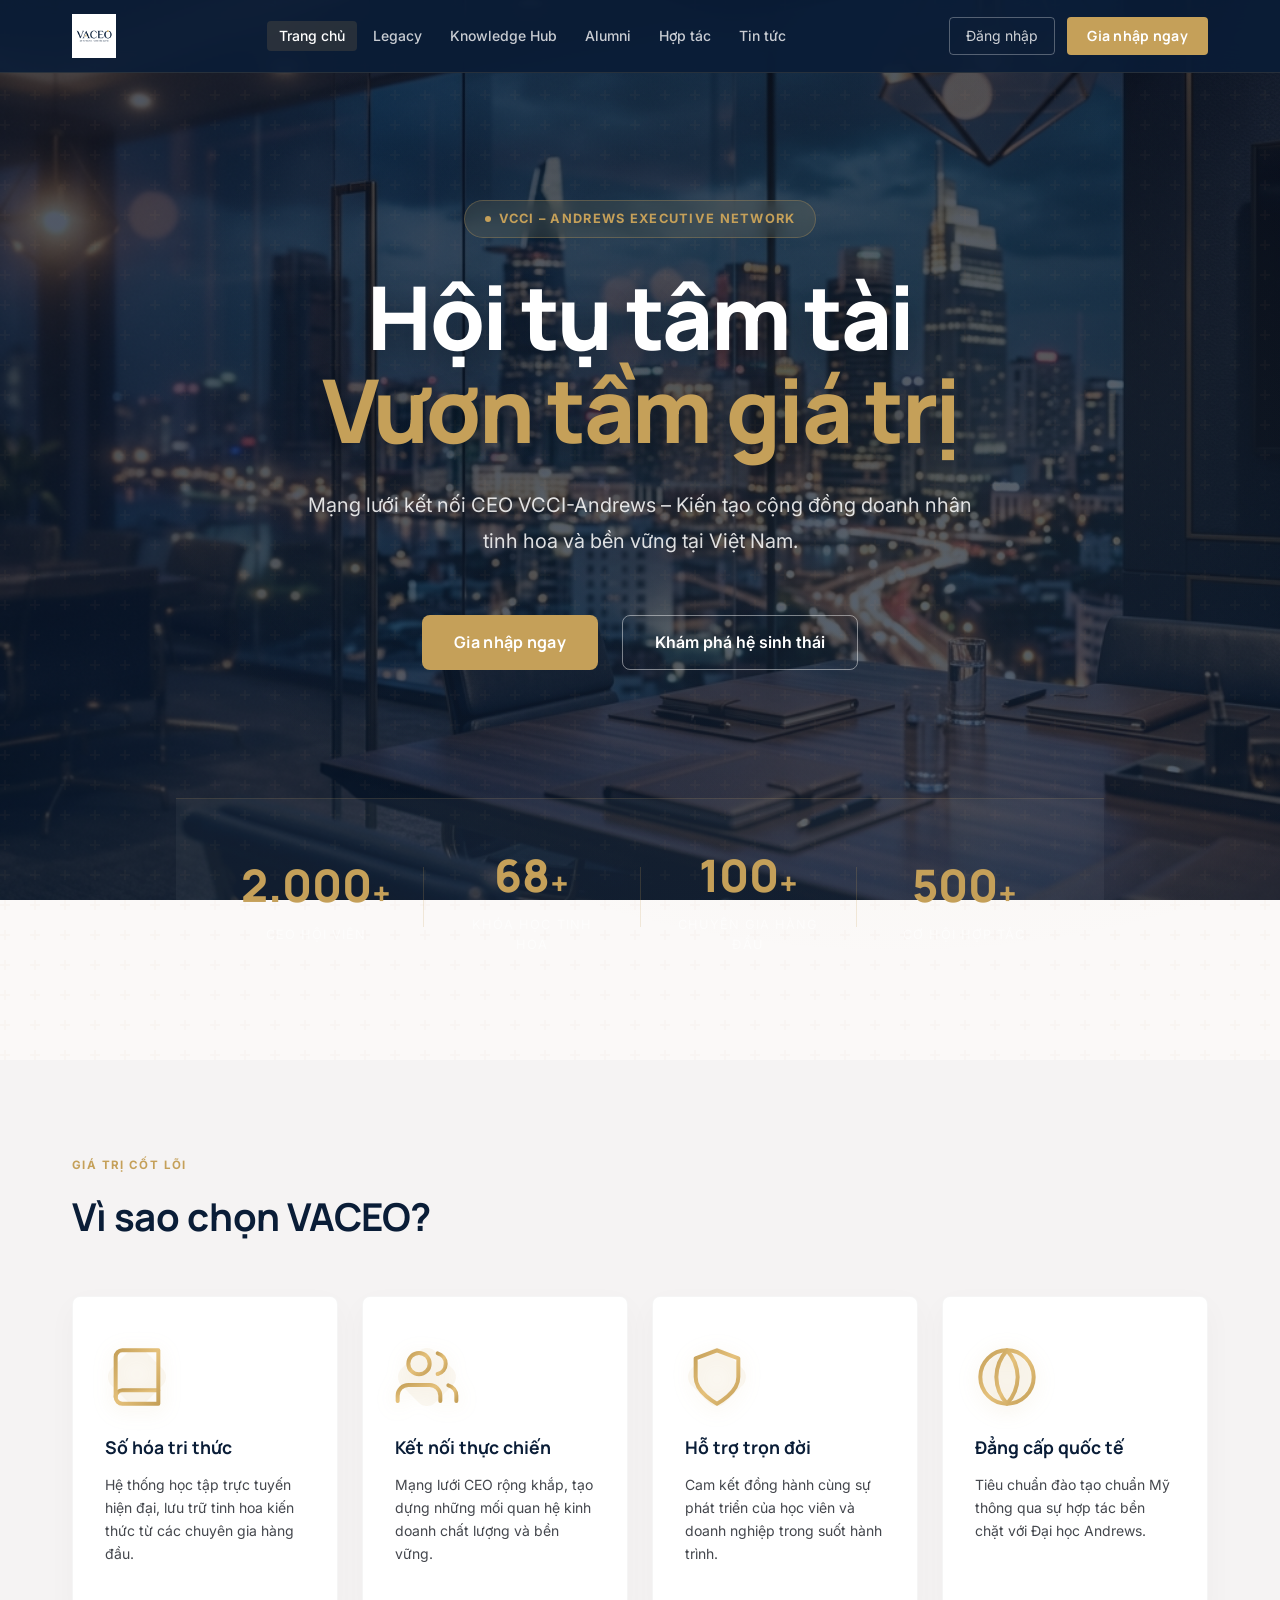
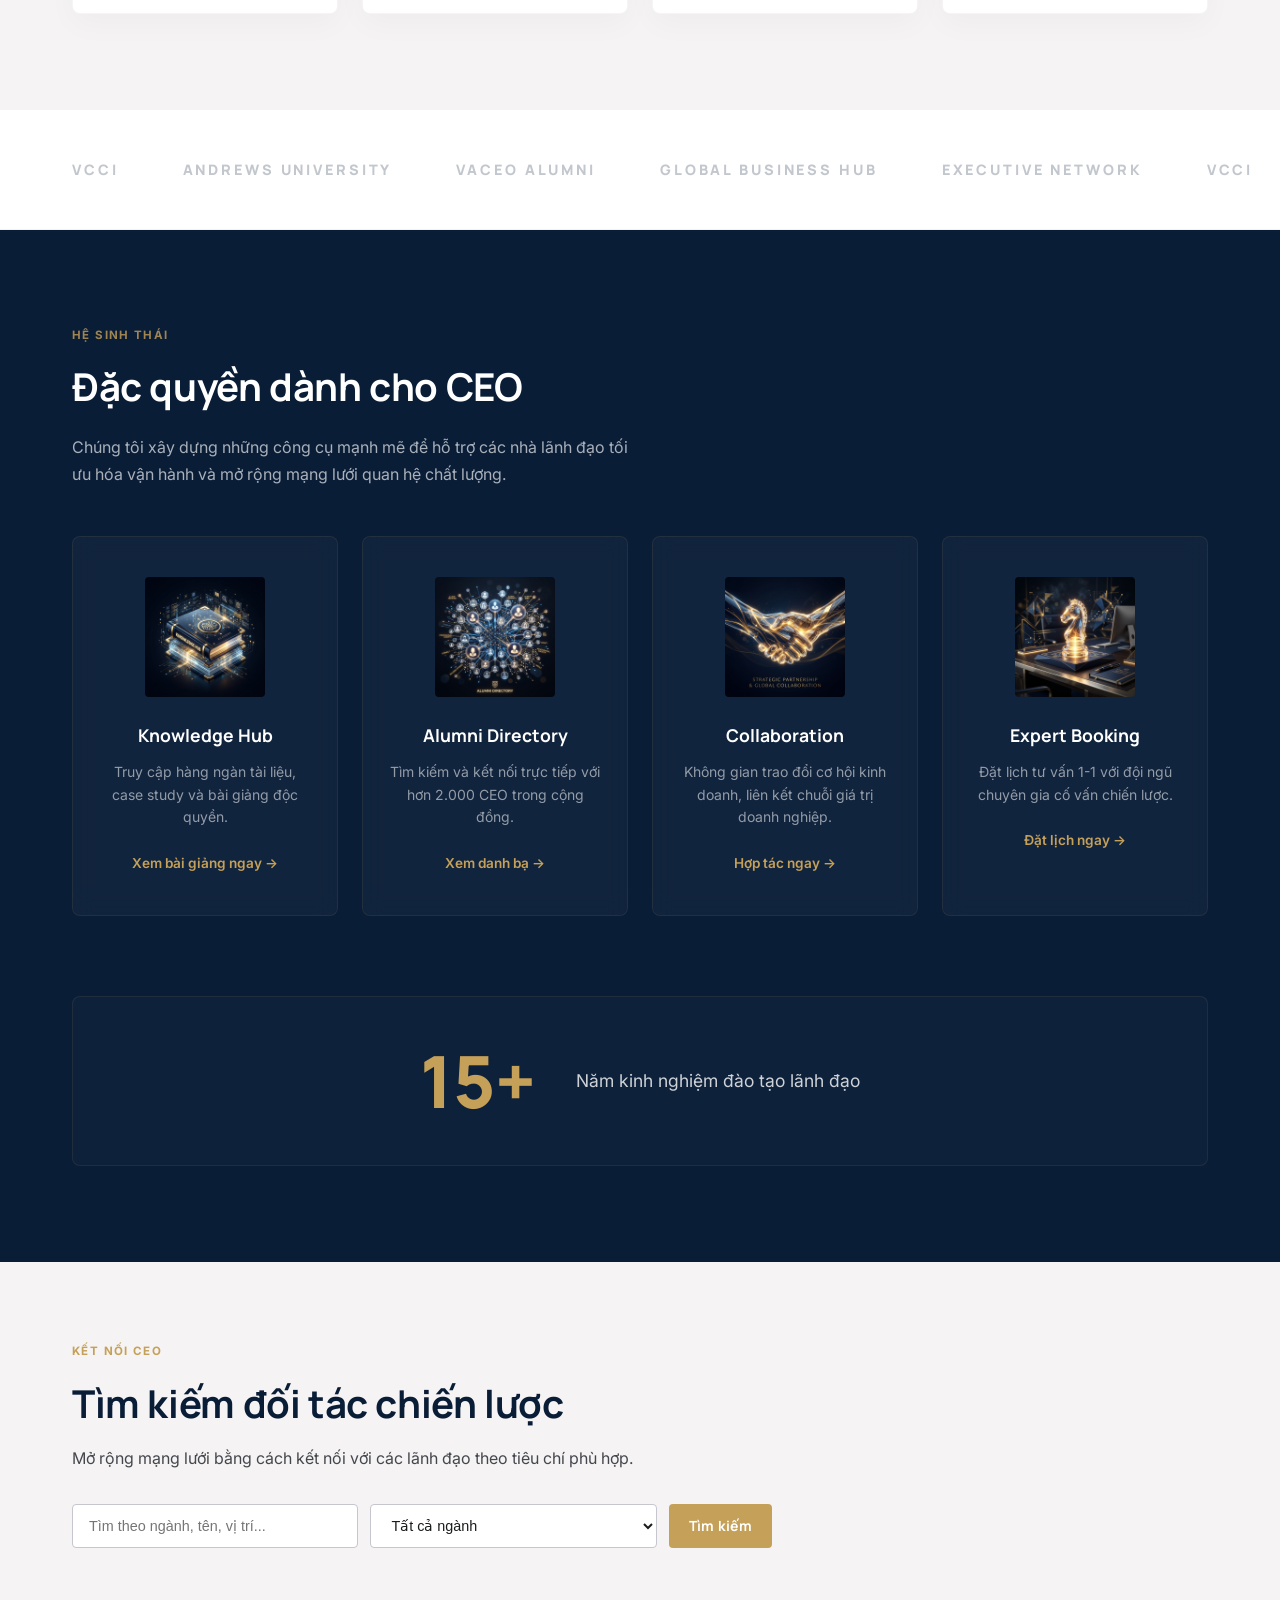
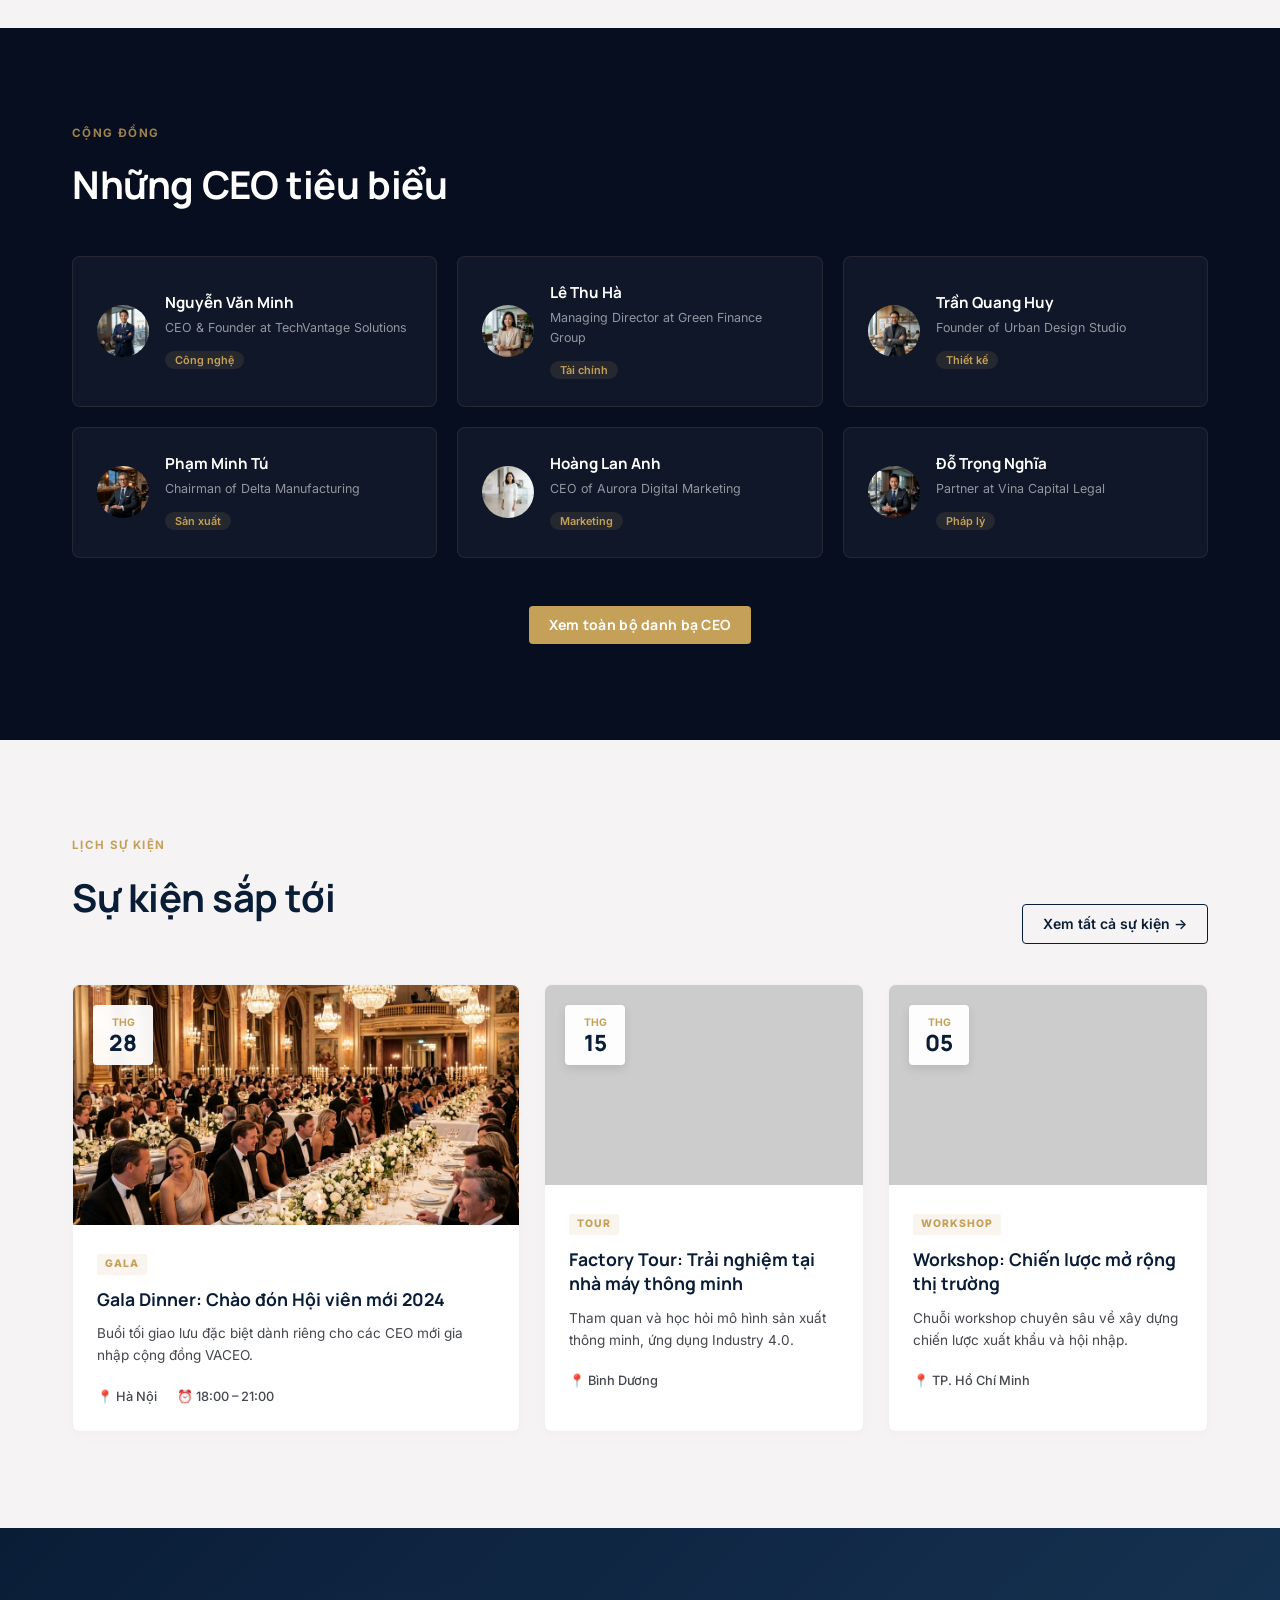
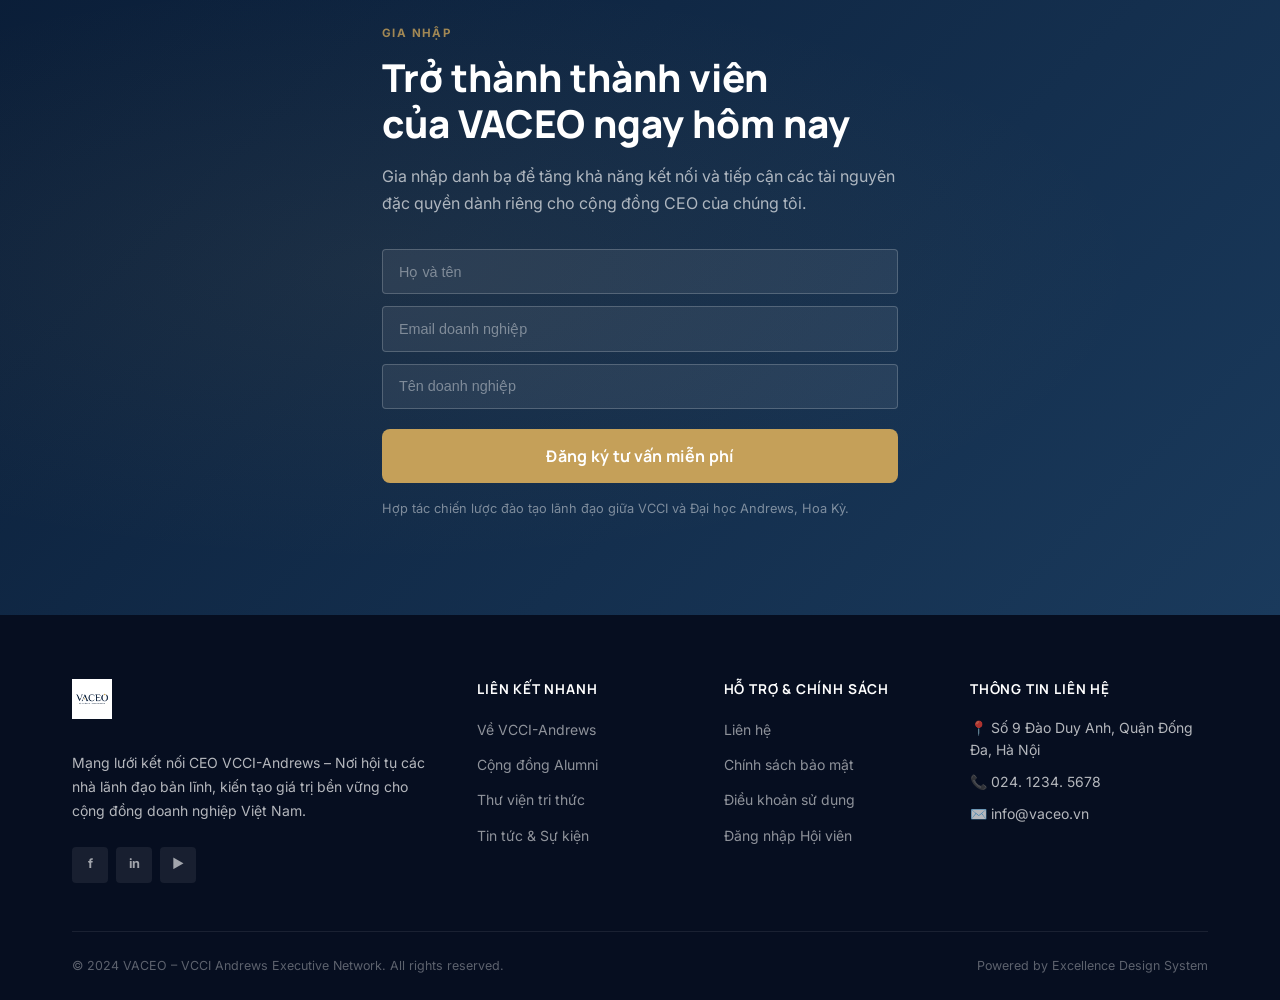
==== commit a1aa8619: "Update buttons and links to point to the new Lecture Library across the site" ====
--- a/index.html
+++ b/index.html
@@ -184,8 +184,8 @@
         <div class="eco-card">
           <div class="eco-icon-wrap"><img src="assets/img/eco_knowledge.png" alt="Knowledge Hub" class="eco-img"></div>
           <h3>Knowledge Hub</h3>
-          <p>Truy cập hàng ngàn tài liệu, case study và video bài giảng độc quyền.</p>
-          <a href="pages/knowledge.html" class="eco-link">Khám phá ngay →</a>
+          <p>Truy cập hàng ngàn tài liệu, case study và bài giảng độc quyền.</p>
+          <a href="pages/lectures.html" class="eco-link">Xem bài giảng ngay →</a>
         </div>
         <div class="eco-card">
           <div class="eco-icon-wrap"><img src="assets/img/eco_alumni.png" alt="Alumni Directory" class="eco-img"></div>
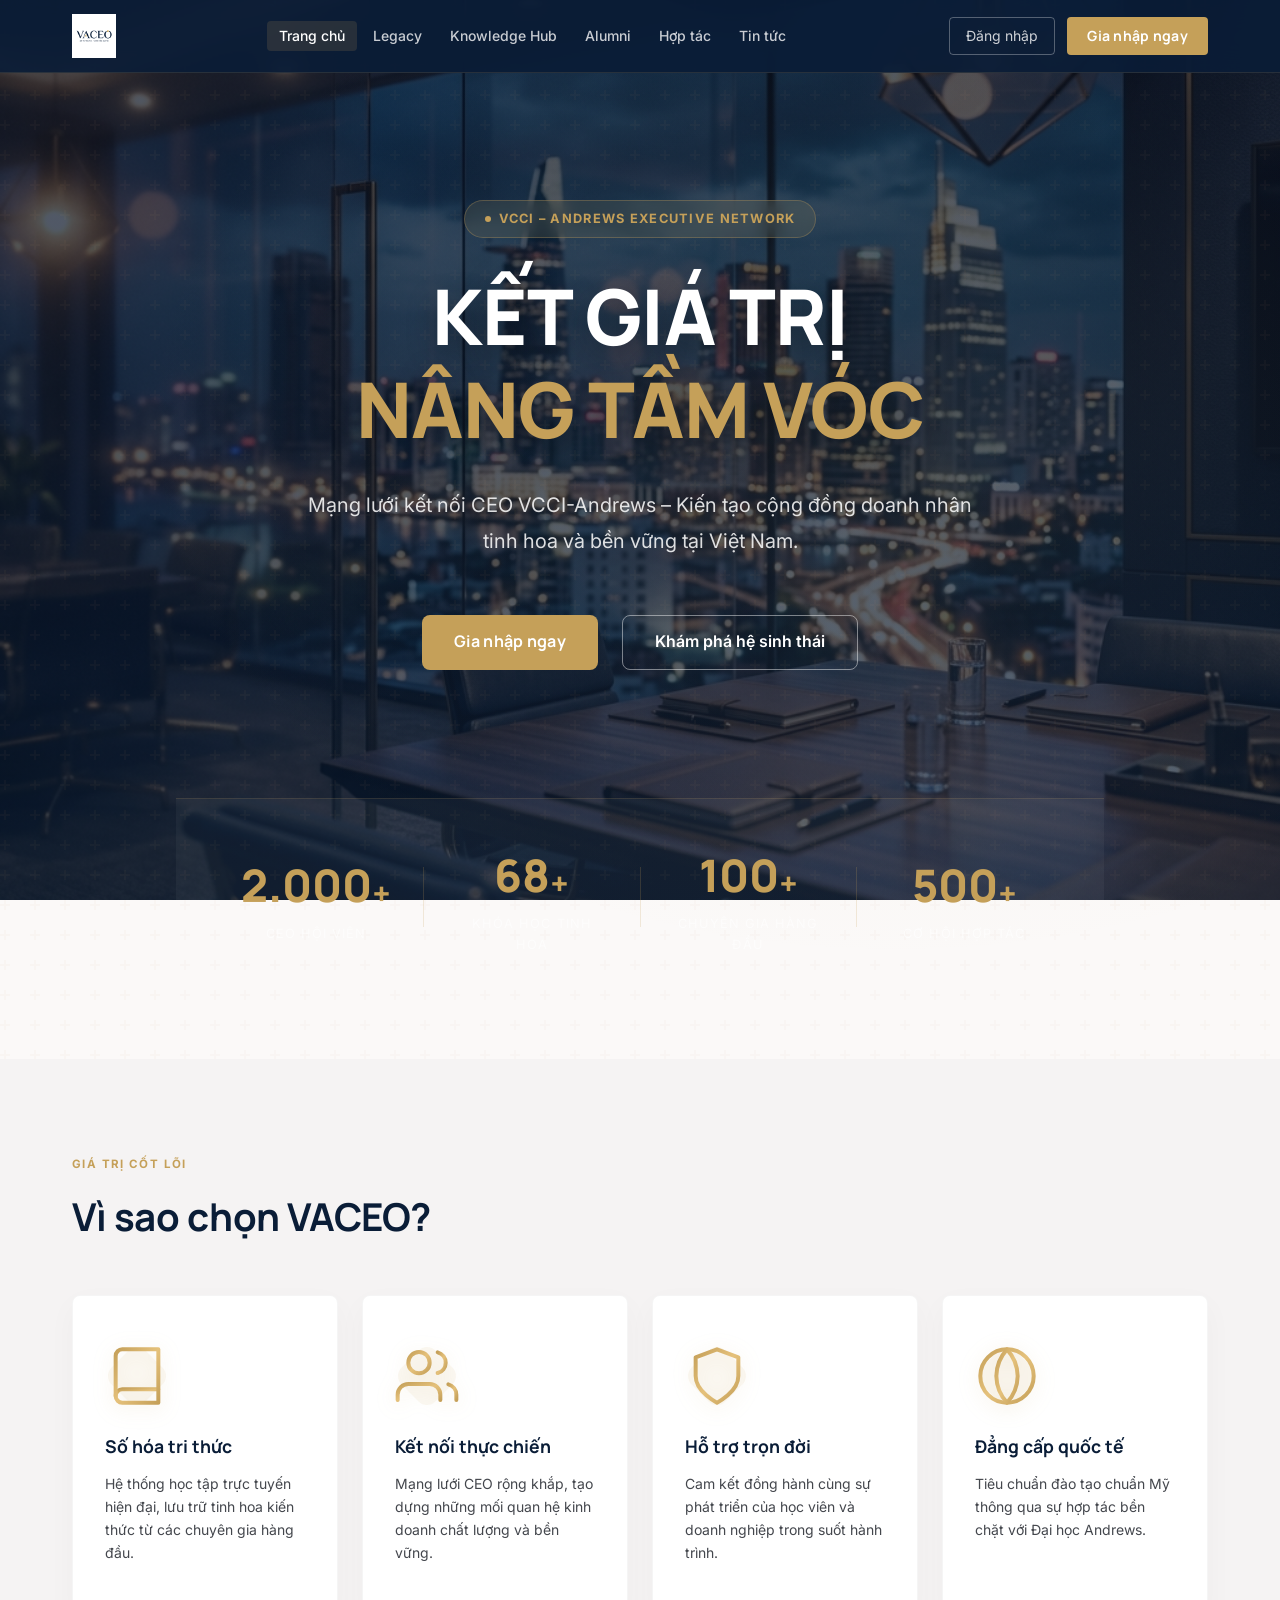
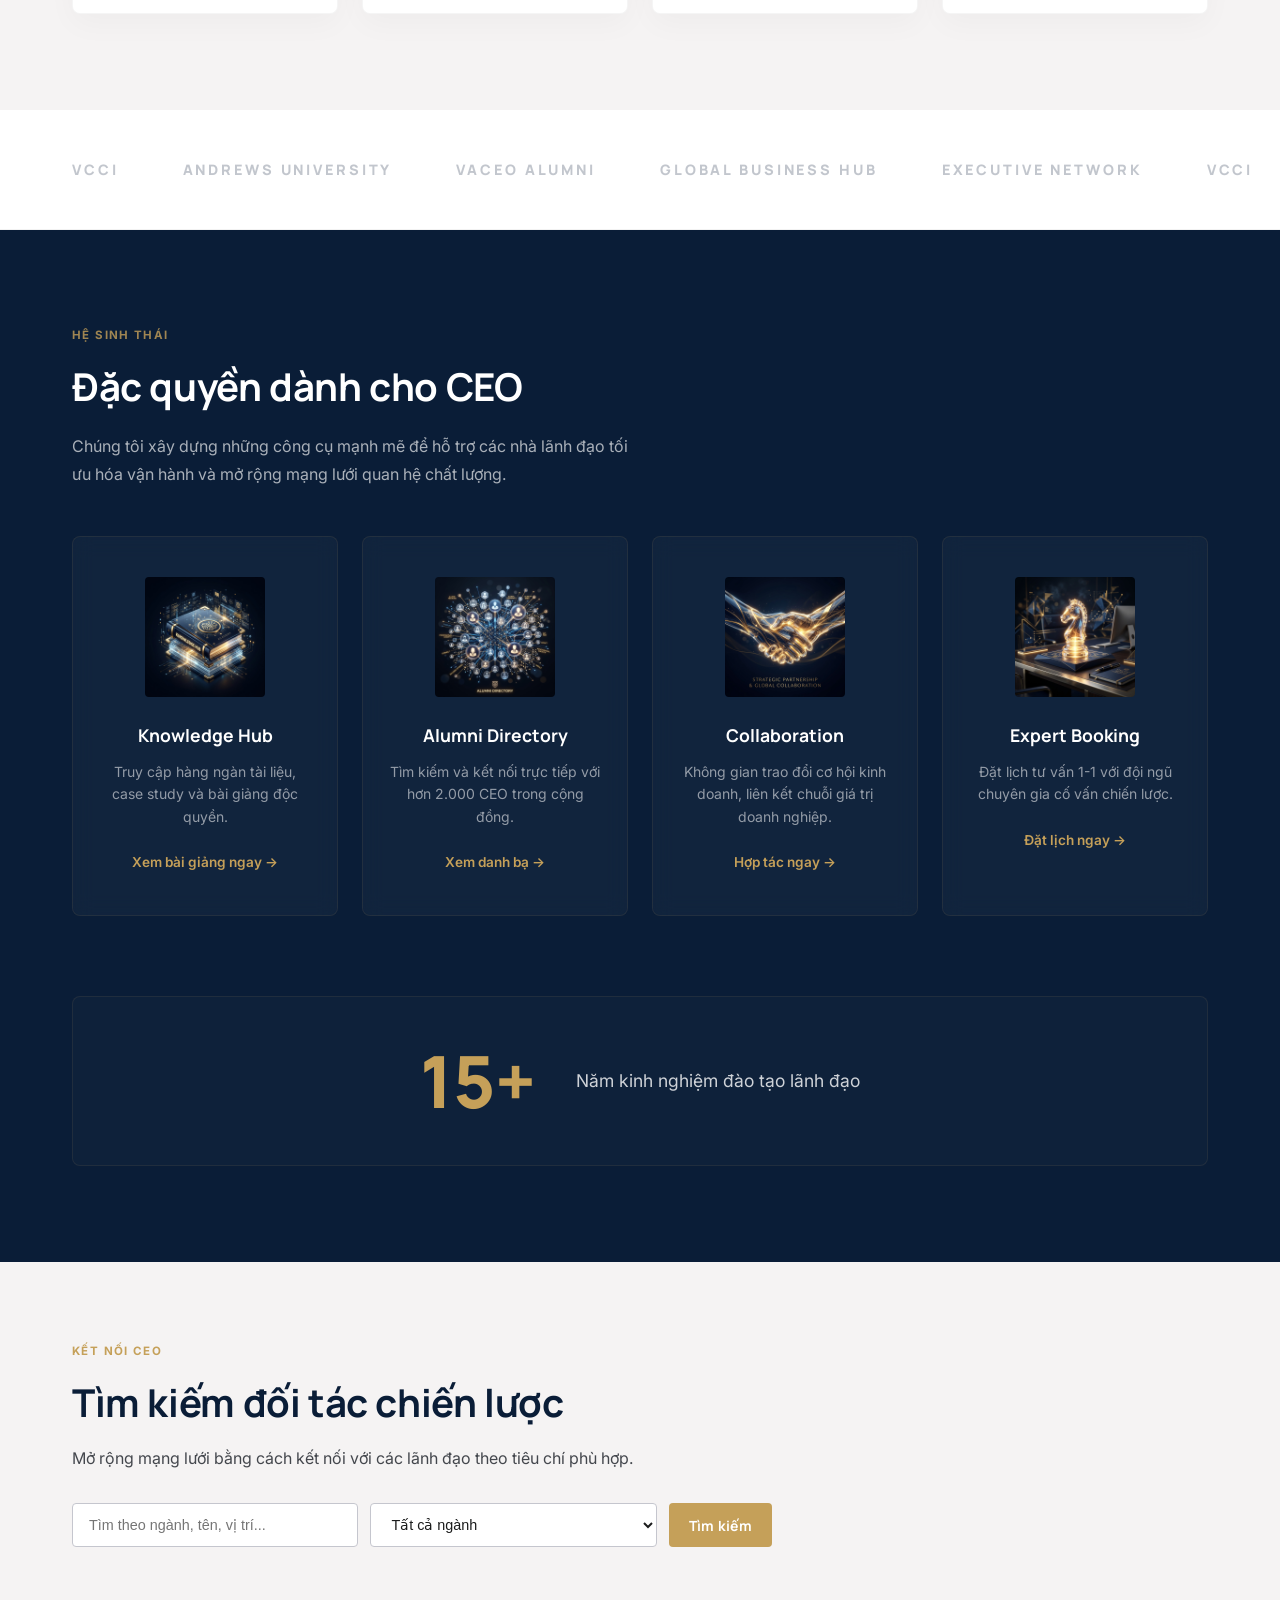
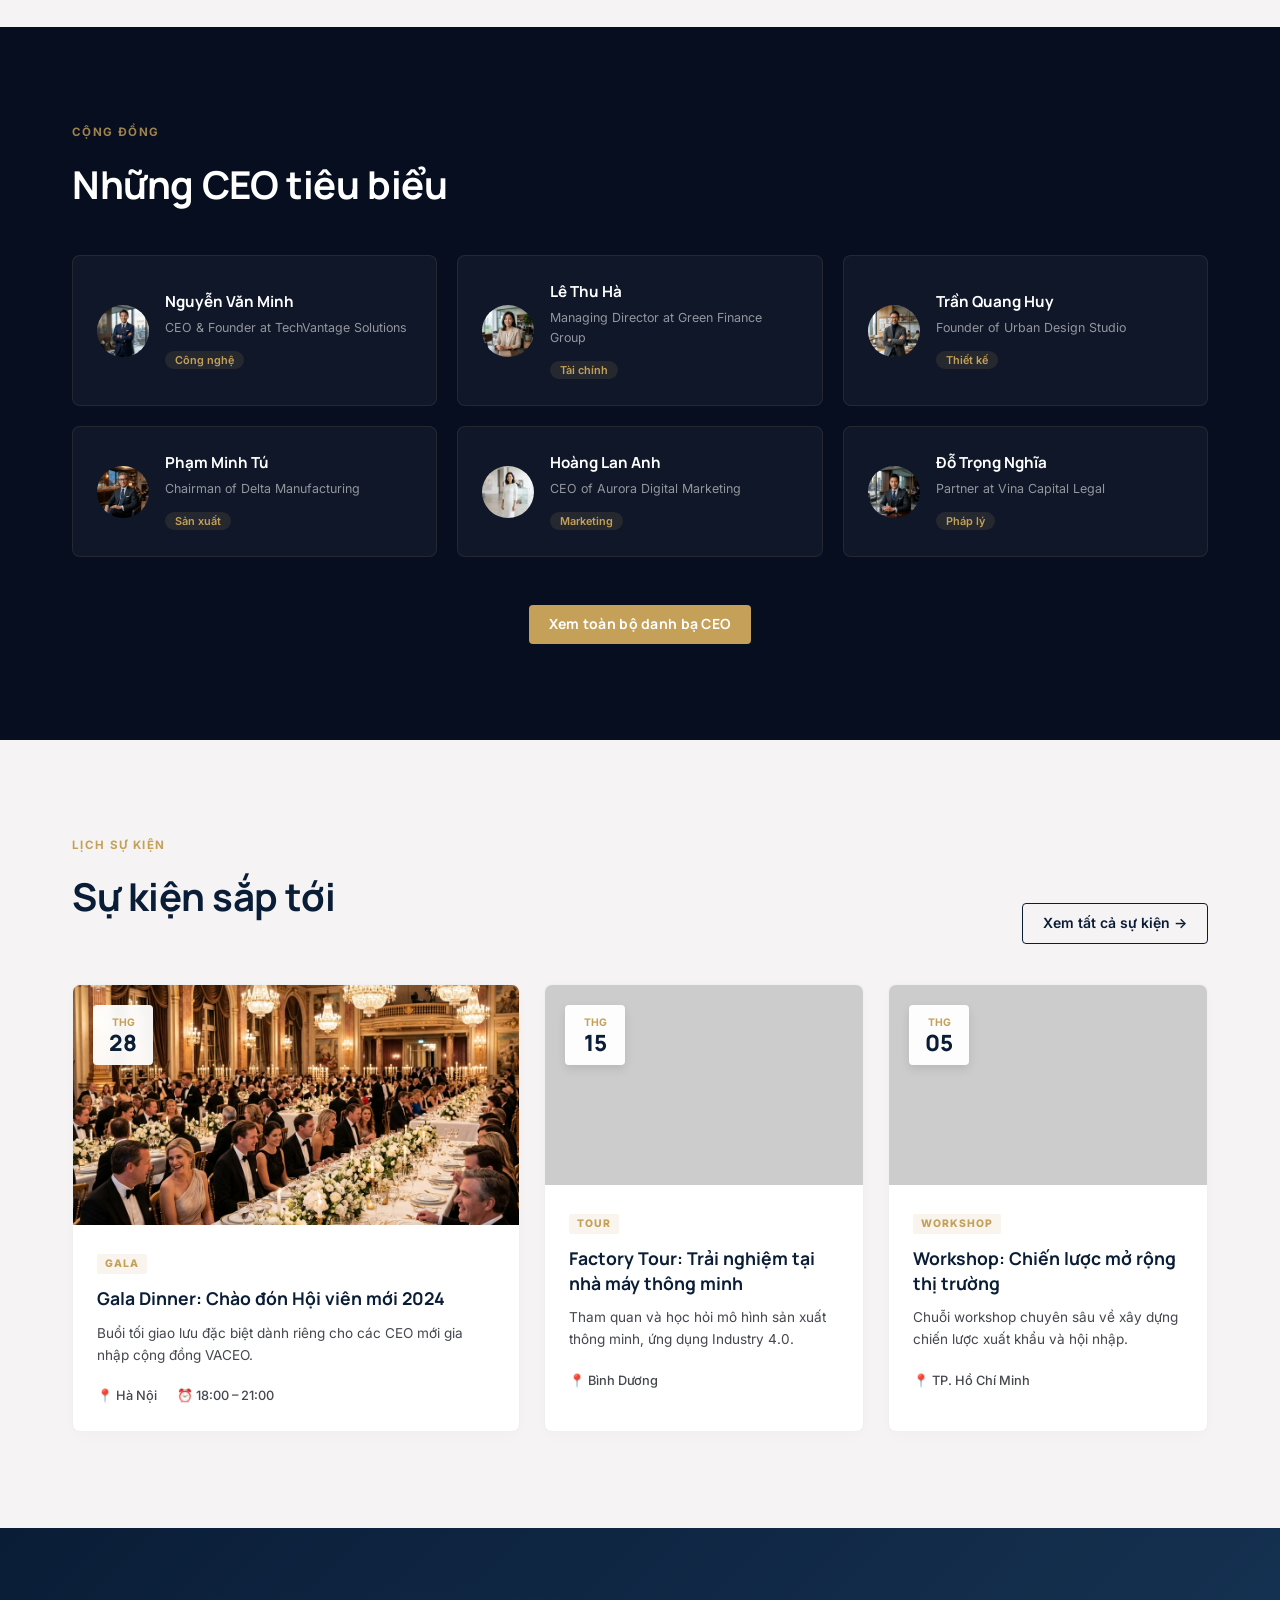
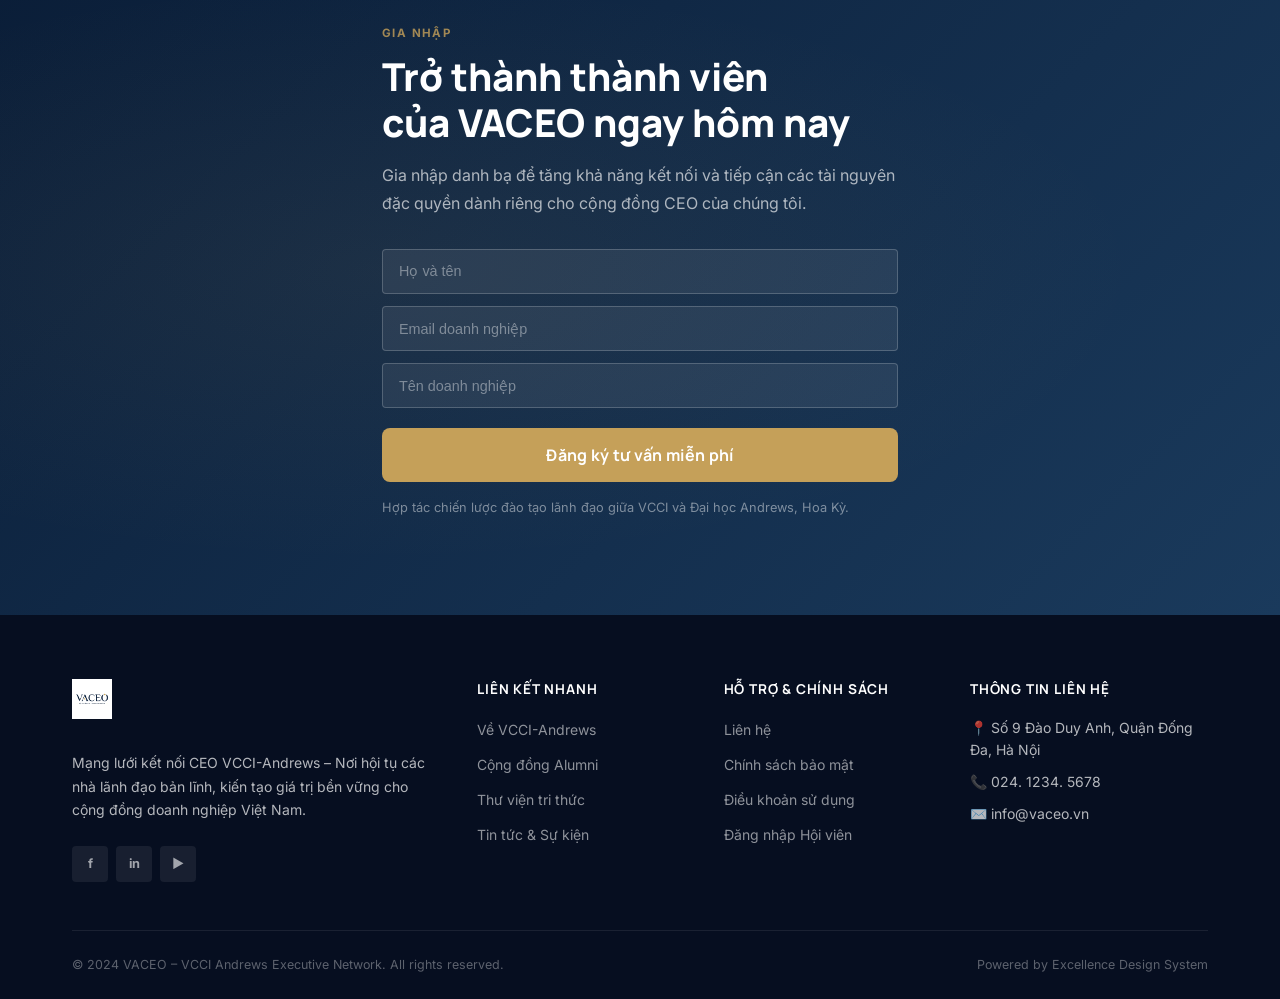
==== commit 9e0ad780: "Update meta titles across all pages to 'KẾT GIÁ TRỊ - NÂNG TẦM VÓC'" ====
--- a/index.html
+++ b/index.html
@@ -3,7 +3,7 @@
 <head>
   <meta charset="UTF-8" />
   <meta name="viewport" content="width=device-width, initial-scale=1.0" />
-  <title>VACEO – Hội tụ tâm tài, Vươn tầm giá trị</title>
+  <title>KẾT GIÁ TRỊ - NÂNG TẦM VÓC</title>
   <meta name="description" content="Mạng lưới kết nối CEO VCCI-Andrews. Kiến tạo cộng đồng doanh nhân tinh hoa và bền vững tại Việt Nam." />
   <link rel="preconnect" href="https://fonts.googleapis.com" />
   <link rel="preconnect" href="https://fonts.gstatic.com" crossorigin />
@@ -62,7 +62,7 @@
       <div class="hero-badge">
         <span class="dot"></span> VCCI – Andrews Executive Network
       </div>
-      <h1 class="hero-title">Hội tụ tâm tài<br /><em>Vươn tầm giá trị</em></h1>
+      <h1 class="hero-title">KẾT GIÁ TRỊ<br /><em>NÂNG TẦM VÓC</em></h1>
       <p class="hero-sub">Mạng lưới kết nối CEO VCCI-Andrews – Kiến tạo cộng đồng doanh nhân tinh hoa và bền vững tại Việt Nam.</p>
       <div class="hero-cta">
         <a href="#join" class="btn-gold btn-lg">Gia nhập ngay</a>
--- a/css/style.css
+++ b/css/style.css
@@ -101,7 +101,7 @@
 .hero-badge { display: inline-flex; align-items: center; gap: 0.5rem; background: rgba(197,160,89,0.12); backdrop-filter: blur(8px); border: 1px solid rgba(197,160,89,0.3); border-radius: 2rem; padding: 0.5rem 1.25rem; color: var(--gold); font-size: 0.8rem; font-weight: 700; letter-spacing: 0.1em; text-transform: uppercase; margin-bottom: 2rem; }
 .dot { width: 6px; height: 6px; background: var(--gold); border-radius: 50%; animation: pulse 2s infinite; }
 @keyframes pulse { 0%,100%{opacity:1;transform:scale(1);} 50%{opacity:0.6;transform:scale(1.4);} }
-.hero-title { font-family: 'Manrope', sans-serif; font-size: clamp(3rem, 7vw, 5.5rem); font-weight: 800; color: #fff; line-height: 1.05; letter-spacing: -0.03em; margin-bottom: 2rem; text-shadow: 0 10px 30px rgba(0,0,0,0.3); }
+.hero-title { font-family: 'Manrope', sans-serif; font-size: clamp(2.5rem, 6vw, 5rem); font-weight: 800; color: #fff; line-height: 1.2; letter-spacing: -0.01em; margin-bottom: 2rem; text-shadow: 0 10px 30px rgba(0,0,0,0.3); text-transform: uppercase; }
 .hero-title em { color: var(--gold); font-style: normal; position: relative; display: inline-block; }
 .hero-title em::after { content: ''; position: absolute; bottom: 8px; left: 0; width: 100%; height: 8px; background: rgba(197,160,89,0.3); z-index: -1; }
 .hero-sub { font-size: 1.25rem; color: rgba(255,255,255,0.85); max-width: 680px; margin-bottom: 3.5rem; line-height: 1.8; font-weight: 400; }
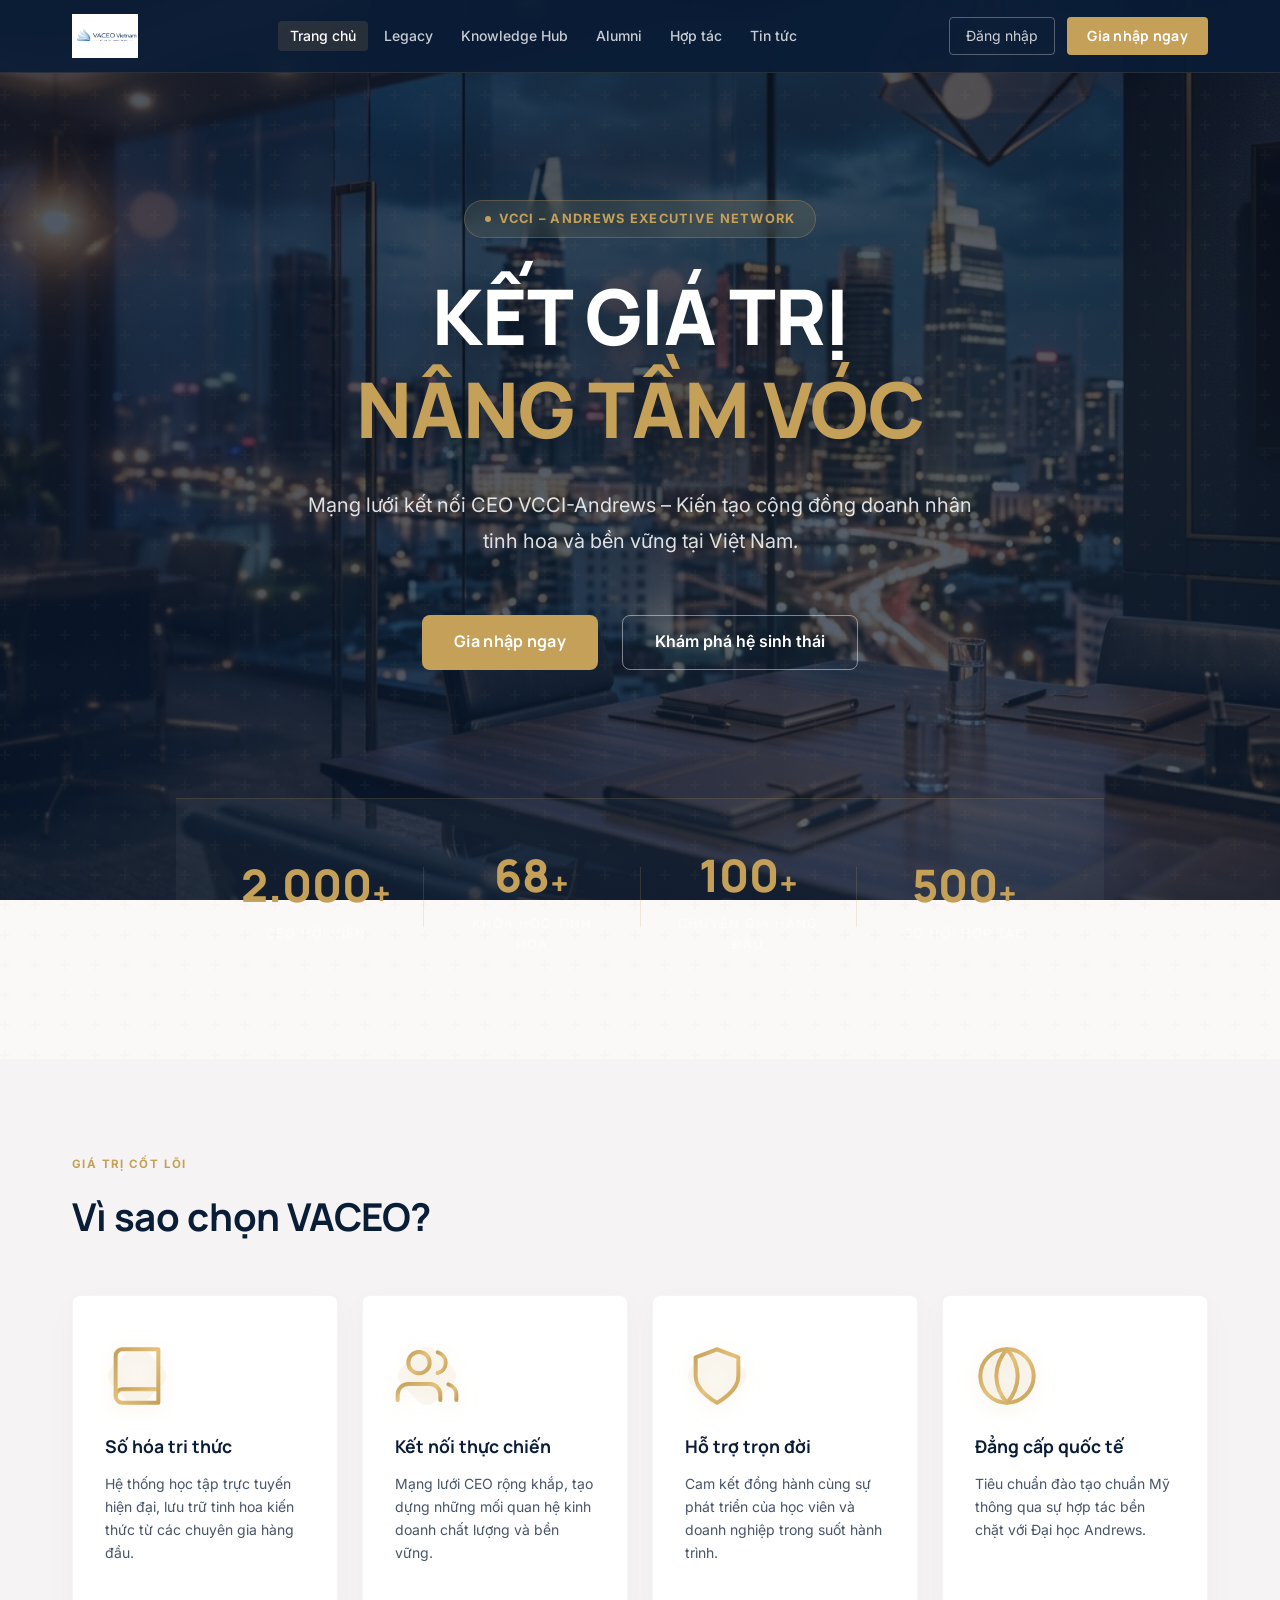
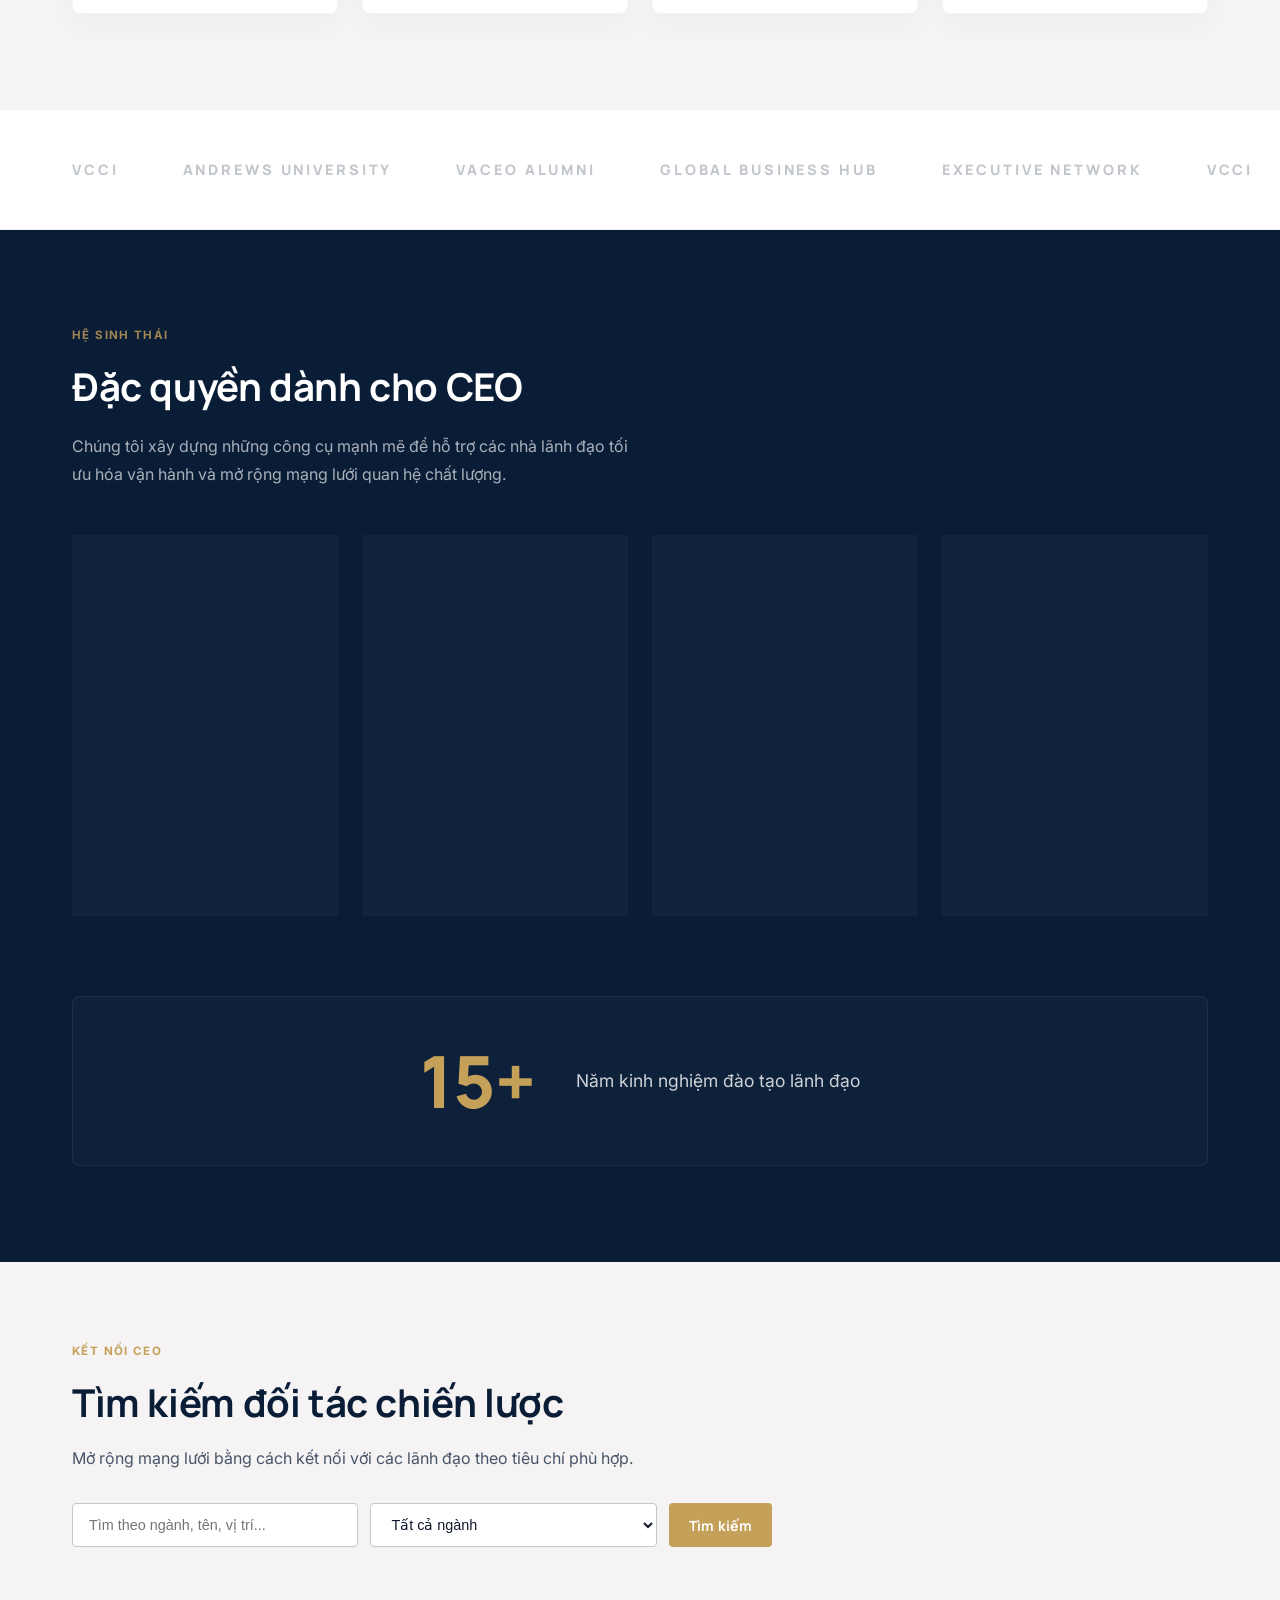
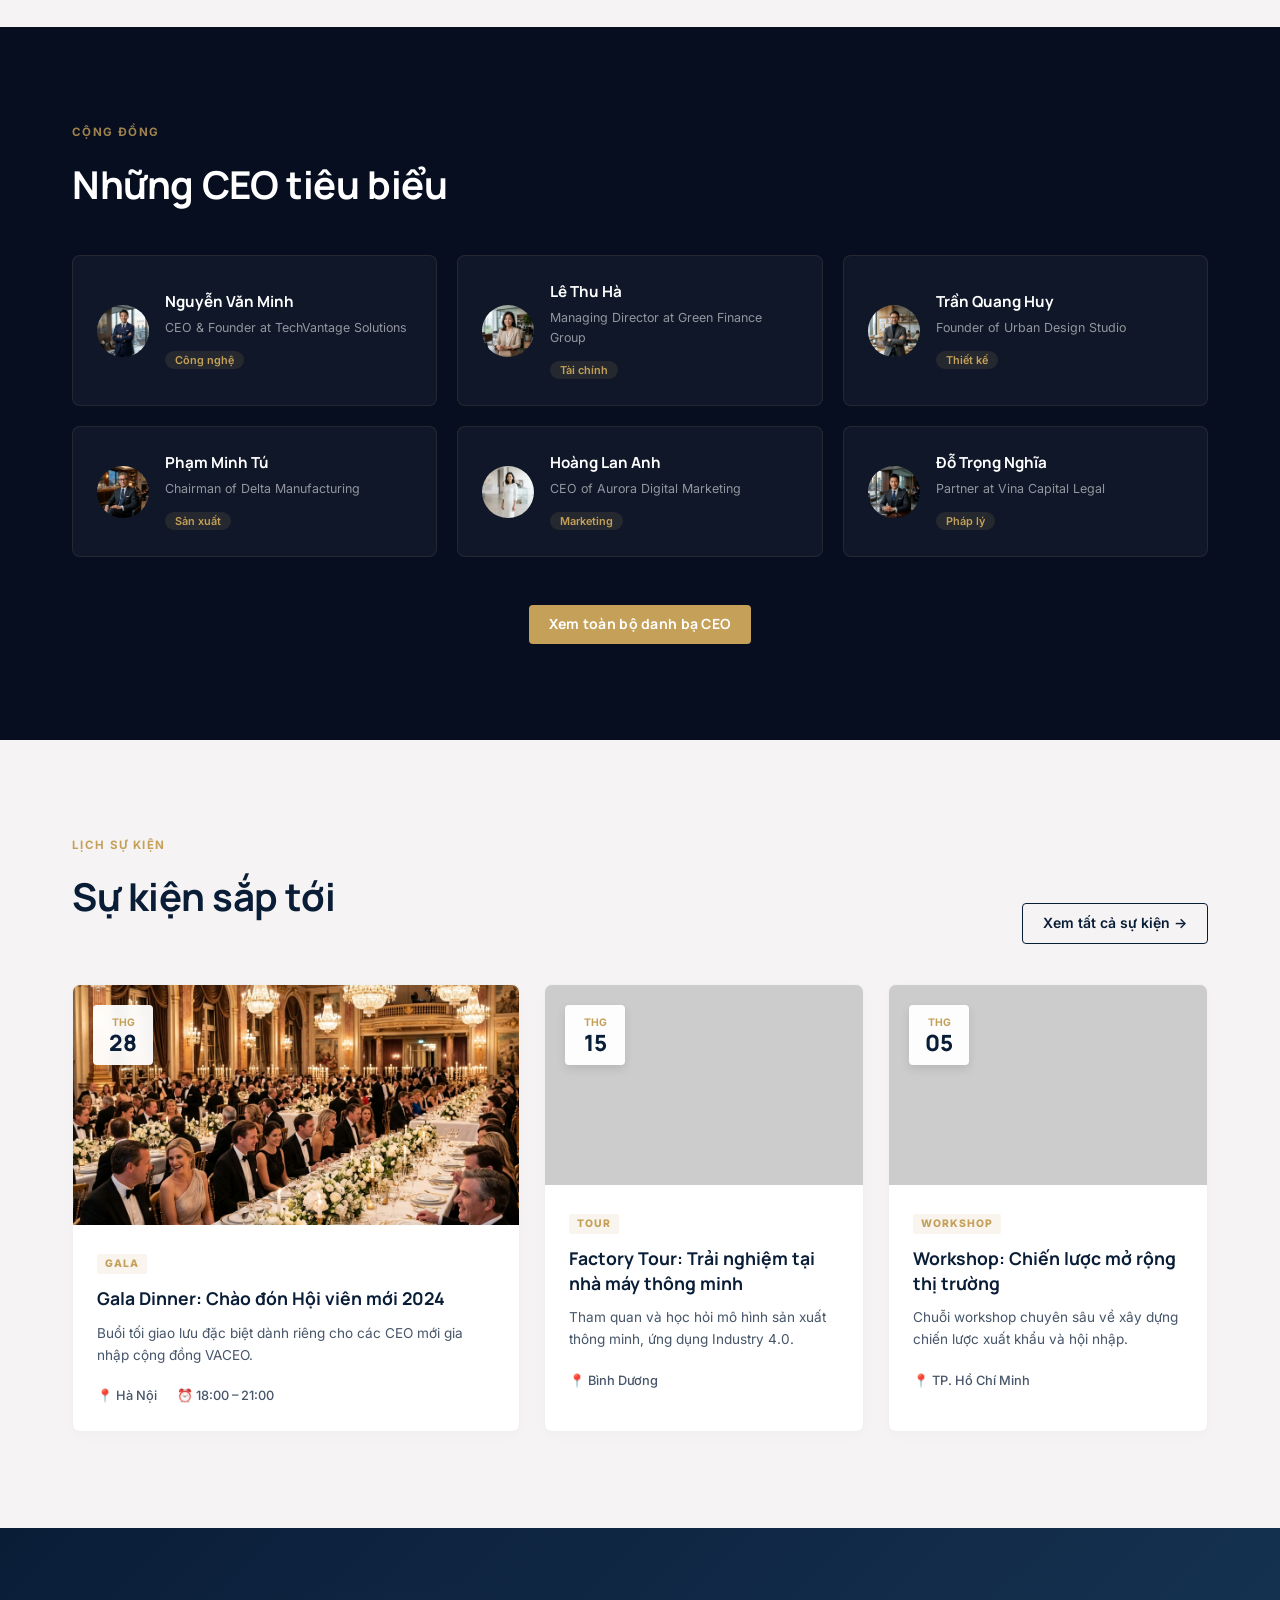
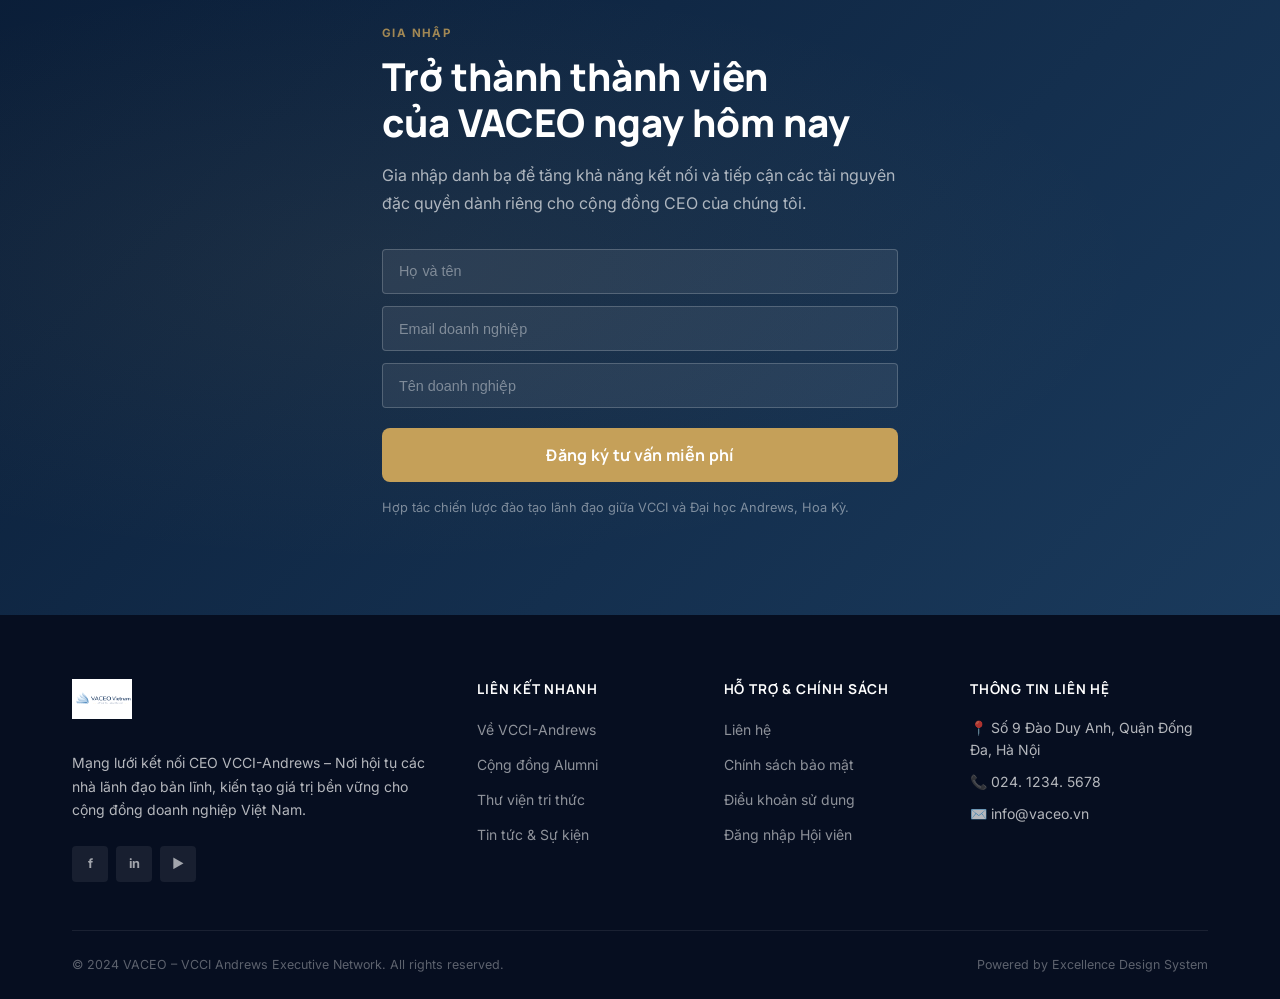
==== commit d14e2cf2: "Synchronize website design with new logo palette and update logo branding" ====
--- a/index.html
+++ b/index.html
@@ -18,13 +18,17 @@
       <stop offset="50%" stop-color="#E5C17B" />
       <stop offset="100%" stop-color="#C5A059" />
     </linearGradient>
+    <linearGradient id="blueGradient" x1="0%" y1="0%" x2="100%" y2="100%">
+      <stop offset="0%" stop-color="#A3C1DA" />
+      <stop offset="100%" stop-color="#4A76A8" />
+    </linearGradient>
   </svg>
 
   <!-- NAV -->
   <nav id="navbar">
     <div class="nav-inner">
       <a href="index.html" class="logo">
-        <img src="assets/img/logo.png" alt="VACEO Logo" class="logo-img">
+        <img src="assets/img/logo.png" alt="VACEO Vietnam" class="logo-img">
       </a>
       <ul class="nav-links">
         <li><a href="#" class="nav-link active">Trang chủ</a></li>
--- a/css/style.css
+++ b/css/style.css
@@ -8,18 +8,24 @@
   --navy: #0A1D37;
   --navy-deep: #060e20;
   --gold: #C5A059;
-  --gold-light: #d4b570;
-  --surface: #fbf9f8;
+  --gold-light: #E5C17B;
+  --ice-blue: #A3C1DA;
+  --medium-blue: #4A76A8;
+  --logo-gradient: linear-gradient(135deg, var(--ice-blue) 0%, var(--medium-blue) 100%);
+  --surface: #ffffff;
   --surface-low: #f5f3f3;
-  --on-surface: #1b1c1c;
-  --on-surface-var: #44474d;
+  --surface-var: #f8fafc;
+  --on-surface: #0f172a;
+  --on-surface-var: #475569;
   --outline: #c5c6ce;
   --max-w: 1200px;
   --radius: 0.25rem;
   --radius-lg: 0.5rem;
   --shadow: 0 4px 20px rgba(10,29,55,0.07);
-  --shadow-lg: 0 10px 40px rgba(10,29,55,0.12);
-  --transition: 0.25s ease;
+  --shadow-sm: 0 2px 4px rgba(0,0,0,0.05);
+  --shadow-md: 0 10px 25px -5px rgba(0,0,0,0.1), 0 8px 10px -6px rgba(0,0,0,0.1);
+  --shadow-lg: 0 20px 50px rgba(10,29,55,0.12);
+  --transition: all 0.4s cubic-bezier(0.16, 1, 0.3, 1);
 }
 
 /* ===== UTILITIES ===== */
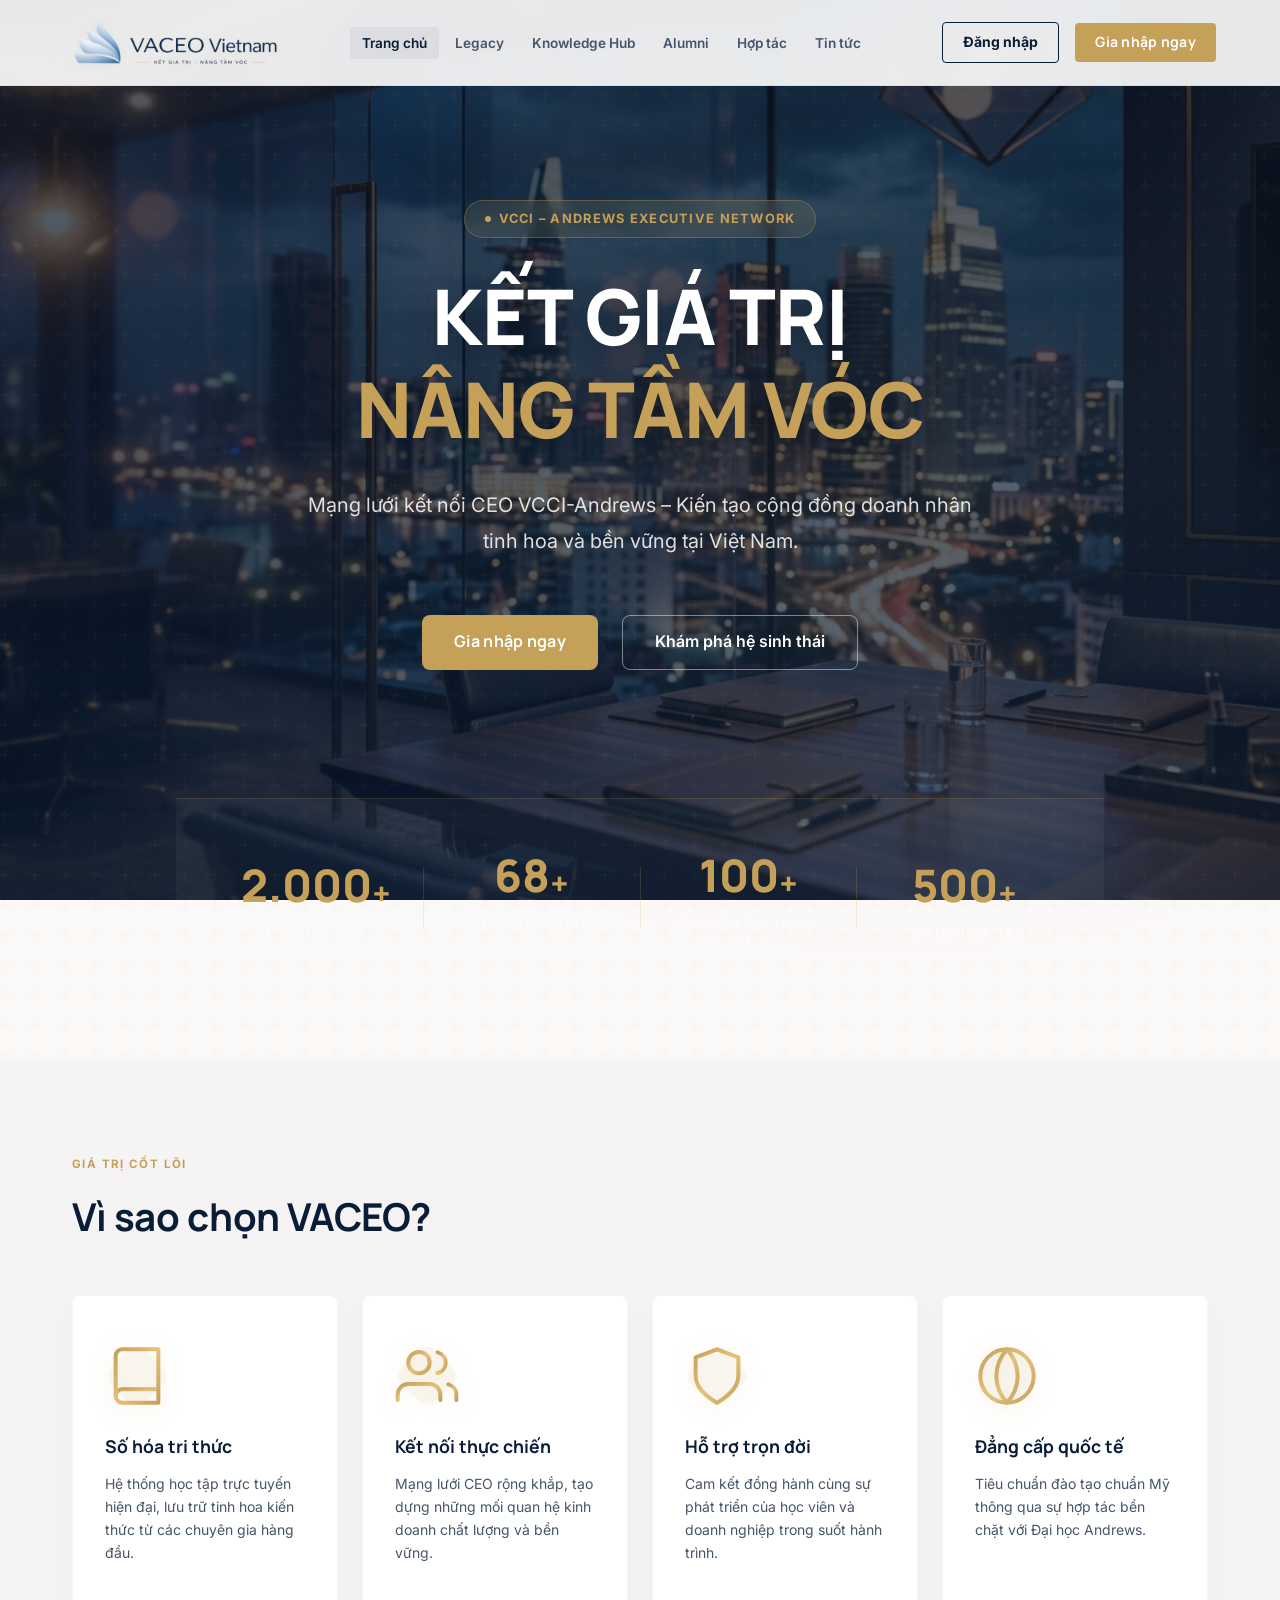
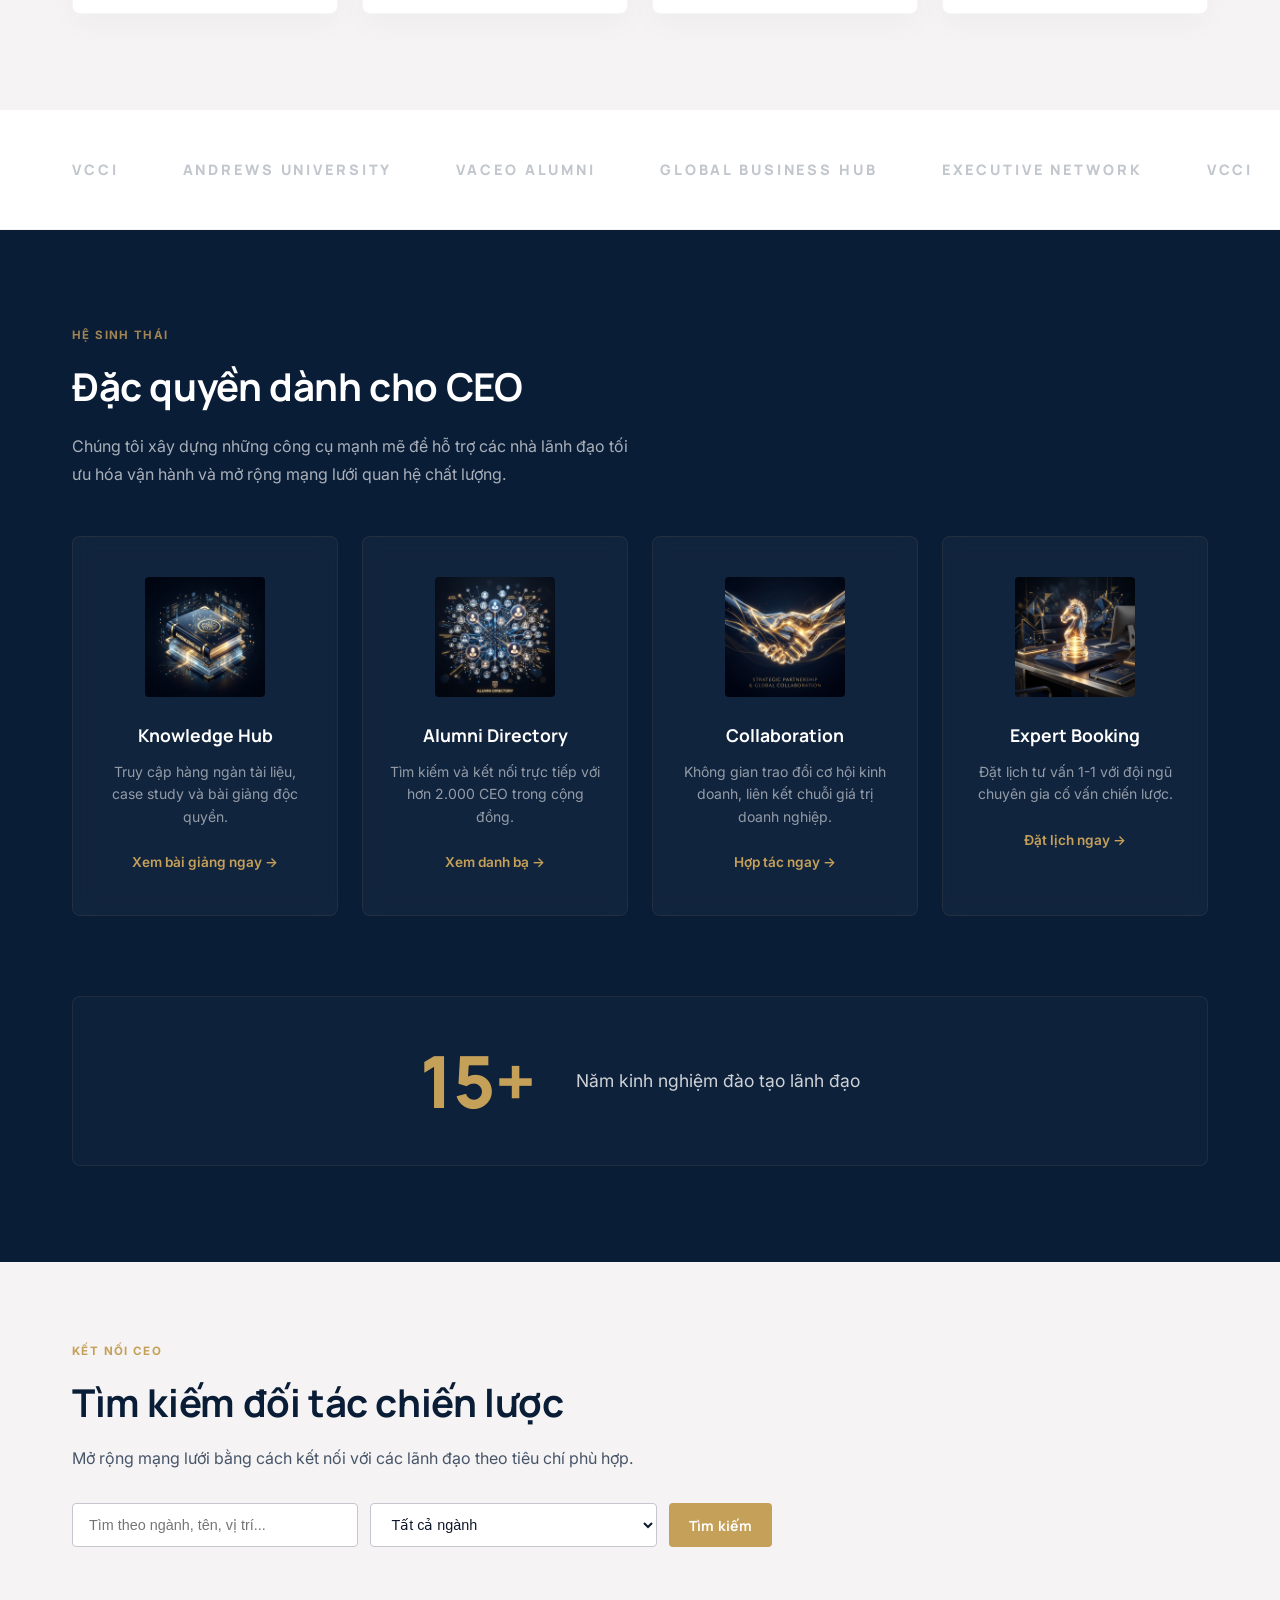
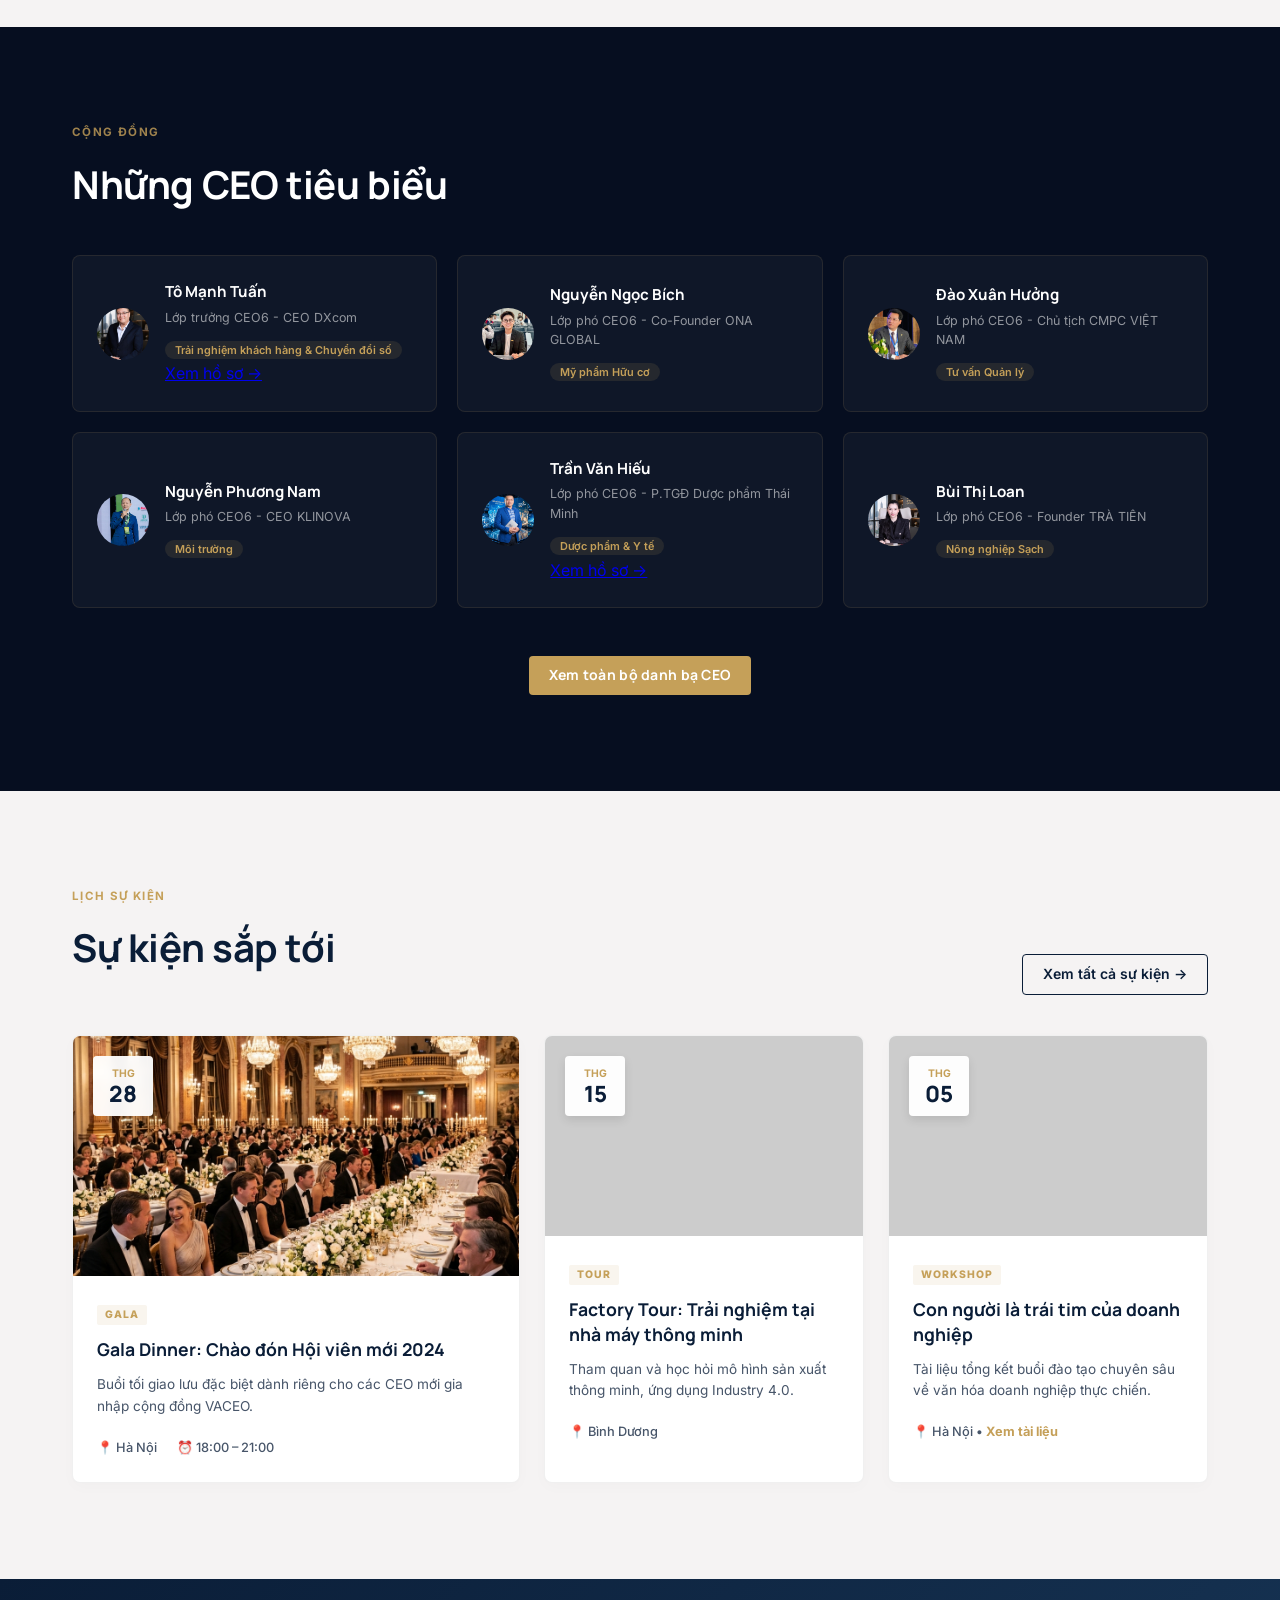
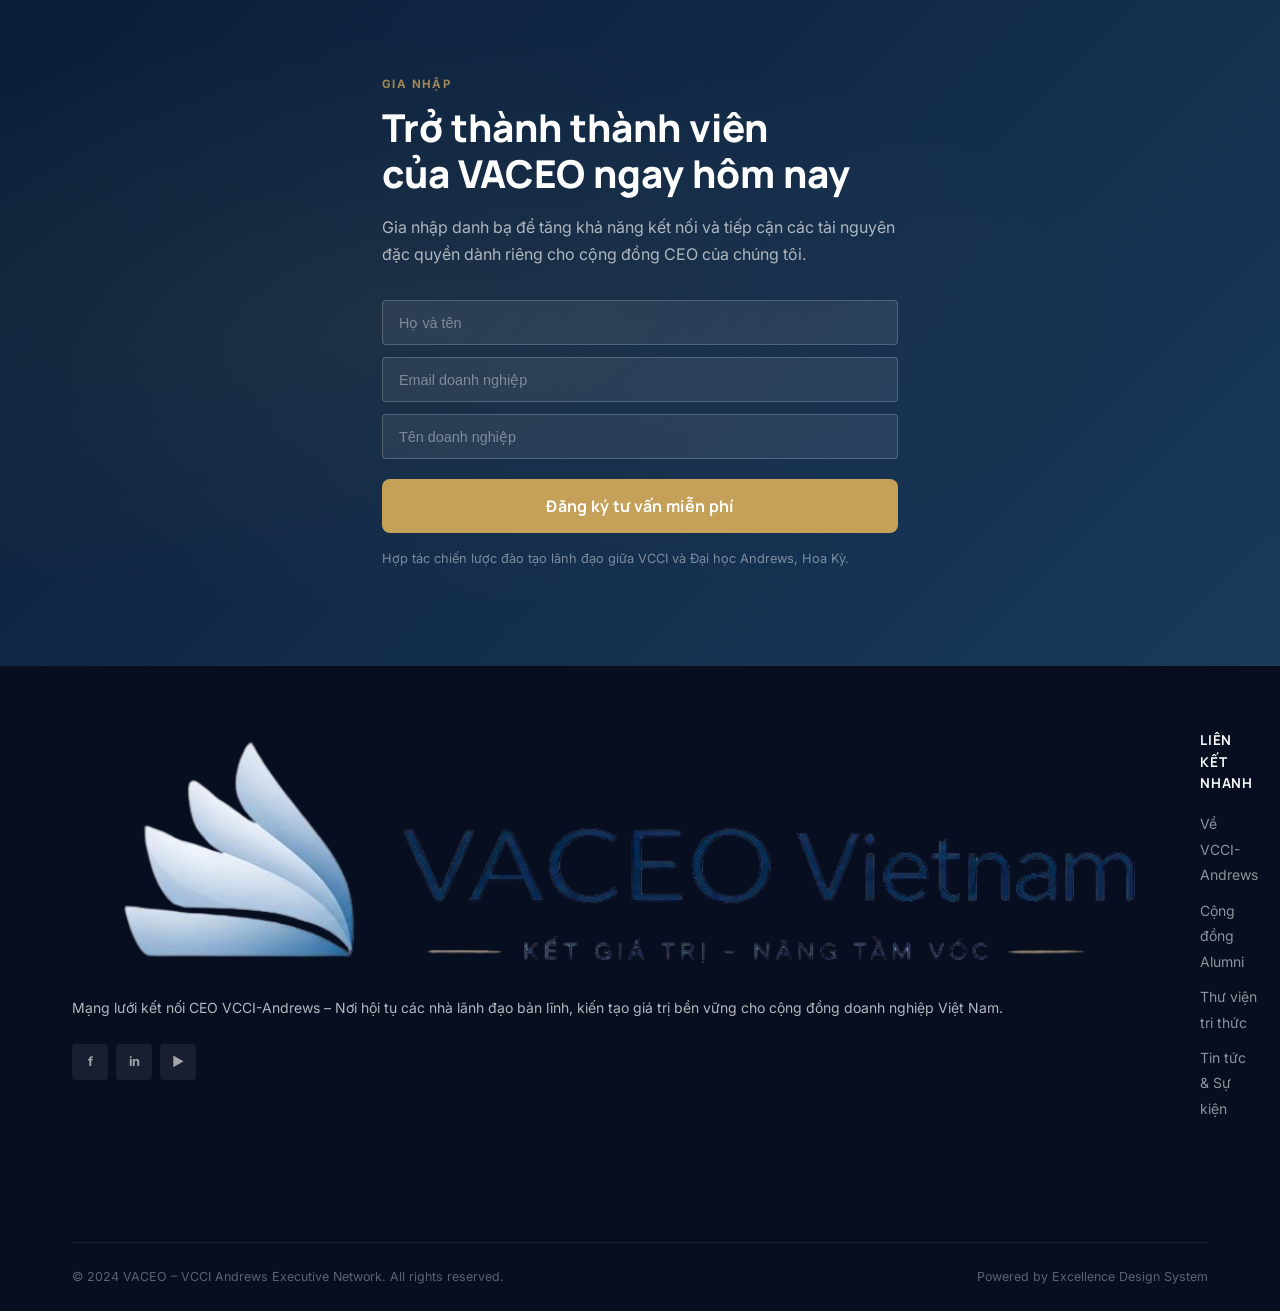
==== commit 0d5a56b9: "Update Knowledge Hub with premium document library, VIP access control, and enhanced interactivity" ====
--- a/index.html
+++ b/index.html
@@ -248,62 +248,68 @@
       <div class="alumni-grid">
         <div class="alumni-card">
           <div class="alumni-avatar">
-            <img src="assets/img/alumni_portraits_2_1778224551134.png" alt="Nguyễn Văn Minh">
-          </div>
-          <div class="alumni-info">
-            <h4>Nguyễn Văn Minh</h4>
-            <p>CEO & Founder at TechVantage Solutions</p>
-            <span class="alumni-tag">Công nghệ</span>
-          </div>
-        </div>
-        <div class="alumni-card">
-          <div class="alumni-avatar">
-            <img src="assets/img/alumni_portraits_3_1778224567337.png" alt="Lê Thu Hà">
-          </div>
-          <div class="alumni-info">
-            <h4>Lê Thu Hà</h4>
-            <p>Managing Director at Green Finance Group</p>
-            <span class="alumni-tag">Tài chính</span>
-          </div>
-        </div>
-        <div class="alumni-card">
-          <div class="alumni-avatar">
-            <img src="assets/img/alumni_portraits_7_1778224638641.png" alt="Trần Quang Huy">
-          </div>
-          <div class="alumni-info">
-            <h4>Trần Quang Huy</h4>
-            <p>Founder of Urban Design Studio</p>
-            <span class="alumni-tag">Thiết kế</span>
-          </div>
-        </div>
-        <div class="alumni-card">
-          <div class="alumni-avatar">
-            <img src="assets/img/alumni_portraits_4_1778224590946.png" alt="Phạm Minh Tú">
-          </div>
-          <div class="alumni-info">
-            <h4>Phạm Minh Tú</h4>
-            <p>Chairman of Delta Manufacturing</p>
-            <span class="alumni-tag">Sản xuất</span>
-          </div>
-        </div>
-        <div class="alumni-card">
-          <div class="alumni-avatar">
-            <img src="assets/img/alumni_portraits_5_1778224606368.png" alt="Hoàng Lan Anh">
-          </div>
-          <div class="alumni-info">
-            <h4>Hoàng Lan Anh</h4>
-            <p>CEO of Aurora Digital Marketing</p>
-            <span class="alumni-tag">Marketing</span>
-          </div>
-        </div>
-        <div class="alumni-card">
-          <div class="alumni-avatar">
-            <img src="assets/img/alumni_portraits_6_1778224620444.png" alt="Đỗ Trọng Nghĩa">
-          </div>
-          <div class="alumni-info">
-            <h4>Đỗ Trọng Nghĩa</h4>
-            <p>Partner at Vina Capital Legal</p>
-            <span class="alumni-tag">Pháp lý</span>
+            <img src="assets/img/alumni_tomanhtuan.jpg" alt="Tô Mạnh Tuấn">
+          </div>
+          <div class="alumni-info">
+            <h4>Tô Mạnh Tuấn</h4>
+            <p>Lớp trưởng CEO6 - CEO DXcom</p>
+            <span class="alumni-tag">Trải nghiệm khách hàng & Chuyển đổi số</span>
+            <div class="mt-4">
+              <a href="pages/profile_tomanhtuan.html" class="text-[11px] font-bold text-gold uppercase tracking-widest hover:underline">Xem hồ sơ →</a>
+            </div>
+          </div>
+        </div>
+        <div class="alumni-card">
+          <div class="alumni-avatar">
+            <img src="assets/img/alumni_nguyenngocbich.jpg" alt="Nguyễn Ngọc Bích">
+          </div>
+          <div class="alumni-info">
+            <h4>Nguyễn Ngọc Bích</h4>
+            <p>Lớp phó CEO6 - Co-Founder ONA GLOBAL</p>
+            <span class="alumni-tag">Mỹ phẩm Hữu cơ</span>
+          </div>
+        </div>
+        <div class="alumni-card">
+          <div class="alumni-avatar">
+            <img src="assets/img/alumni_daoxuanhuong_christ.jpg" alt="Đào Xuân Hưởng">
+          </div>
+          <div class="alumni-info">
+            <h4>Đào Xuân Hưởng</h4>
+            <p>Lớp phó CEO6 - Chủ tịch CMPC VIỆT NAM</p>
+            <span class="alumni-tag">Tư vấn Quản lý</span>
+          </div>
+        </div>
+        <div class="alumni-card">
+          <div class="alumni-avatar">
+            <img src="assets/img/alumni_nguyenphuongnam.png" alt="Nguyễn Phương Nam">
+          </div>
+          <div class="alumni-info">
+            <h4>Nguyễn Phương Nam</h4>
+            <p>Lớp phó CEO6 - CEO KLINOVA</p>
+            <span class="alumni-tag">Môi trường</span>
+          </div>
+        </div>
+        <div class="alumni-card">
+          <div class="alumni-avatar">
+            <img src="assets/img/alumni_tranvanhieu.jpg" alt="Trần Văn Hiếu">
+          </div>
+          <div class="alumni-info">
+            <h4>Trần Văn Hiếu</h4>
+            <p>Lớp phó CEO6 - P.TGĐ Dược phẩm Thái Minh</p>
+            <span class="alumni-tag">Dược phẩm & Y tế</span>
+            <div class="mt-4">
+              <a href="pages/profile_tranvanhieu.html" class="text-[11px] font-bold text-gold uppercase tracking-widest hover:underline">Xem hồ sơ →</a>
+            </div>
+          </div>
+        </div>
+        <div class="alumni-card">
+          <div class="alumni-avatar">
+            <img src="assets/img/alumni_buithiloan.jpg" alt="Bùi Thị Loan">
+          </div>
+          <div class="alumni-info">
+            <h4>Bùi Thị Loan</h4>
+            <p>Lớp phó CEO6 - Founder TRÀ TIÊN</p>
+            <span class="alumni-tag">Nông nghiệp Sạch</span>
           </div>
         </div>
       </div>
@@ -352,15 +358,15 @@
           </div>
         </div>
         <div class="event-card">
-          <div class="event-image" style="background-image: linear-gradient(rgba(0,0,0,0.2), rgba(0,0,0,0.2)), url('https://images.unsplash.com/photo-1517245386807-bb43f82c33c4?auto=format&fit=crop&q=80');">
+          <div class="event-image" style="background-image: linear-gradient(rgba(0,0,0,0.2), rgba(0,0,0,0.2)), url('https://images.unsplash.com/photo-1552664730-d307ca884978?auto=format&fit=crop&q=80');">
             <div class="event-date"><span class="event-month">THG</span><span class="event-day">05</span></div>
           </div>
           <div class="event-body">
             <span class="event-tag">Workshop</span>
-            <h3>Workshop: Chiến lược mở rộng thị trường</h3>
-            <p>Chuỗi workshop chuyên sâu về xây dựng chiến lược xuất khẩu và hội nhập.</p>
+            <h3>Con người là trái tim của doanh nghiệp</h3>
+            <p>Tài liệu tổng kết buổi đào tạo chuyên sâu về văn hóa doanh nghiệp thực chiến.</p>
             <div class="event-meta">
-              <span>📍 TP. Hồ Chí Minh</span>
+              <span>📍 Hà Nội • <a href="pages/viewer_heart_human.html" style="color: var(--gold); text-decoration: none; font-weight: 700;">Xem tài liệu</a></span>
             </div>
           </div>
         </div>
--- a/css/style.css
+++ b/css/style.css
@@ -36,27 +36,24 @@
 /* ===== NAV ===== */
 #navbar {
   position: fixed; top: 0; left: 0; right: 0; z-index: 1000;
-  background: rgba(10,29,55,0.92); backdrop-filter: blur(16px);
-  border-bottom: 1px solid rgba(197,160,89,0.15);
-  transition: var(--transition);
-}
-#navbar.scrolled { background: rgba(10,29,55,0.98); }
+  background: rgba(255, 255, 255, 0.9); backdrop-filter: blur(16px);
+  border-bottom: 1px solid rgba(0, 0, 0, 0.05);
+  transition: var(--transition);
+}
+#navbar.scrolled { background: rgba(255, 255, 255, 0.98); box-shadow: var(--shadow-md); }
 .nav-inner {
-  max-width: var(--max-w); margin: 0 auto; padding: 0 2rem;
-  height: 72px; display: flex; align-items: center; gap: 2rem;
-}
-.logo { display: flex; align-items: center; gap: 0.5rem; text-decoration: none; }
-.logo-v { font-family: 'Manrope', sans-serif; font-size: 1.8rem; font-weight: 800; color: var(--gold); }
-.logo-text { font-family: 'Manrope', sans-serif; font-size: 1.4rem; font-weight: 700; color: #fff; letter-spacing: 0.05em; }
-.logo-badge { font-size: 0.6rem; font-weight: 600; color: var(--gold); border: 1px solid var(--gold); border-radius: 2rem; padding: 2px 8px; letter-spacing: 0.05em; text-transform: uppercase; margin-left: 0.25rem; }
-.logo-img { height: 44px; width: auto; object-fit: contain; display: block; filter: brightness(1) contrast(1.1); }
-.footer-logo-img { height: 40px; width: auto; object-fit: contain; display: block; margin-bottom: 1rem; filter: brightness(1) contrast(1.1); }
-.nav-links { display: flex; gap: 0.25rem; list-style: none; margin: 0 auto; }
-.nav-link { color: rgba(255,255,255,0.78); text-decoration: none; font-size: 0.875rem; font-weight: 500; padding: 0.4rem 0.75rem; border-radius: var(--radius); transition: var(--transition); }
-.nav-link:hover, .nav-link.active { color: #fff; background: rgba(197,160,89,0.15); }
-.nav-actions { display: flex; gap: 0.75rem; align-items: center; flex-shrink: 0; }
-.btn-outline-nav { color: rgba(255,255,255,0.8); border: 1px solid rgba(255,255,255,0.3); border-radius: var(--radius); padding: 0.4rem 1rem; font-size: 0.875rem; text-decoration: none; transition: var(--transition); }
-.btn-outline-nav:hover { border-color: var(--gold); color: var(--gold); }
+  max-width: var(--max-w); margin: 0 auto; padding: 0 1.5rem;
+  height: 85px; display: flex; align-items: center; justify-content: space-between;
+}
+.logo { display: flex; align-items: center; padding: 0.5rem 0; text-decoration: none; flex-shrink: 0; }
+.logo-img { height: 50px; width: auto; object-fit: contain; filter: drop-shadow(0 2px 4px rgba(0,0,0,0.03)); transition: var(--transition); }
+.logo:hover .logo-img { transform: scale(1.02); }
+.nav-links { display: flex; gap: 0.25rem; list-style: none; margin: 0 auto; flex-shrink: 0; }
+.nav-link { color: var(--on-surface-var); text-decoration: none; font-size: 0.85rem; font-weight: 600; padding: 0.5rem 0.75rem; border-radius: var(--radius); transition: var(--transition); white-space: nowrap; }
+.nav-link:hover, .nav-link.active { color: var(--navy); background: rgba(10, 29, 55, 0.05); }
+.nav-actions { display: flex; gap: 1rem; align-items: center; flex-shrink: 0; }
+.btn-outline-nav { color: var(--navy); border: 1.5px solid var(--navy); border-radius: var(--radius); padding: 0.5rem 1.25rem; font-size: 0.875rem; font-weight: 700; text-decoration: none; transition: var(--transition); }
+.btn-outline-nav:hover { background: var(--navy); color: #fff; }
 
 /* ===== BUTTONS ===== */
 .btn-gold { background: var(--gold); color: #fff; font-family: 'Manrope', sans-serif; font-weight: 700; border: none; border-radius: var(--radius); padding: 0.5rem 1.25rem; font-size: 0.875rem; cursor: pointer; text-decoration: none; display: inline-flex; align-items: center; transition: var(--transition); letter-spacing: 0.02em; }
